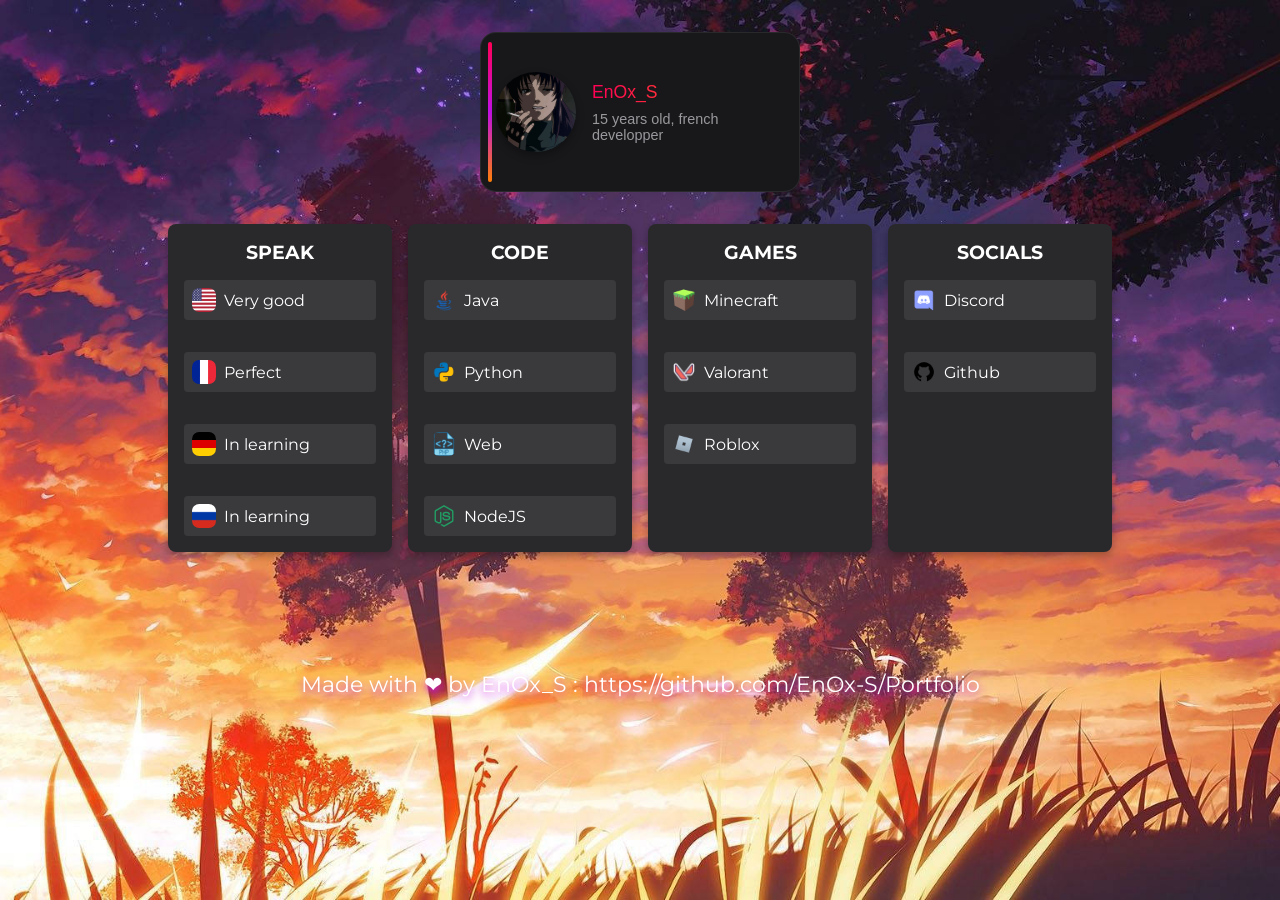
==== index.html @ a0b6e371 "V0.1" ====
<!DOCTYPE html>
<html lang="en">
<head>
    <meta charset="UTF-8">
    <meta name="viewport" content="width=device-width, initial-scale=1.0">
    <title>EnOxS • Portfolio</title>
    <link rel="stylesheet" href="style.css">
    <script src="script.js"></script>

    <link rel="stylesheet" href="https://fonts.googleapis.com/css2?family=Montserrat:wght@400;500;700&display=swap">
</head>
<body>
    <div class="container">
        <div class="card">
            <img src="img/pp.gif" alt="Profil Image">
            <div class="card-content">
                <div class="cardtitle">EnOx_S</div>
                <div class="cardbody">15 years old, french developper</div>
            </div>
            <div class="cardglow"></div>
            <div class="cardborderglow"></div>
        </div>

        <div class="columns-container">
            <div class="column">
                <div class="column-title">SPEAK</div>
                <div class="column-info">
                    <div class="info-item">
                        <img src="img/flag_en.png" alt="English Flag" class="flag">
                        <span>Very good</span>
                    </div>
                    <div class="info-item">
                        <img src="img/flag_fr.png" alt="French Flag" class="flag">
                        <span>Perfect</span>
                    </div>
                    <div class="info-item">
                        <img src="img/flag_de.png" alt="English Flag" class="flag">
                        <span>In learning</span>
                    </div>
                    <div class="info-item">
                        <img src="img/flag_ru.png" alt="French Flag" class="flag">
                        <span>In learning</span>
                    </div>
                </div>
            </div>
            <div class="column">
                <div class="column-title">CODE</div>
                <div class="column-info">
                    <div class="info-item">
                        <img src="img/java.png" class="flag">
                        <span>Java</span>
                    </div>
                    <div class="info-item">
                        <img src="img/python.png" class="flag">
                        <span>Python</span>
                    </div>
                    <div class="info-item">
                        <img src="img/php.png" class="flag">
                        <span>Web</span>
                    </div>
                    <div class="info-item">
                        <img src="img/nodejs.png" class="flag">
                        <span>NodeJS</span>
                    </div>
                </div>
            </div>
            <div class="column">
                <div class="column-title">GAMES</div>
                <div class="column-info">
                    <div class="info-item">
                        <img src="img/mc.png" class="flag">
                        <span><a href="https://fr.namemc.com/profile/EnOxS_Off">Minecraft</a></span>
                    </div>
                    <div class="info-item">
                        <img src="img/valo.png" class="flag">
                        <span><a href="https://tracker.gg/valorant/profile/riot/EnOxSsS%23MAROC/overview">Valorant</a></span>
                    </div>
                    <div class="info-item">
                        <img src="img/roblox.png" class="flag">
                        <span><a href="https://www.roblox.com/fr/users/4530013005/profile">Roblox</a></span>
                    </div>
                </div>
            </div>
            <div class="column">
                <div class="column-title">SOCIALS</div>
                <div class="column-info">
                    <div class="info-item">
                        <img src="img/discord.png" class="flag">
                        <span><a href="https://discord.com/users/1266363671601479742">Discord</a></span>
                    </div>
                    <div class="info-item">
                        <img src="img/github.png" class="flag">
                        <span><a href="https://github.com/EnOx-S">Github</a></span>
                    </div>
                </div>
            </div>
        </div>
        <p class="credits">Made with ❤ by EnOx_S : <a href="https://github.com/EnOx-S/Portfolio">https://github.com/EnOx-S/Portfolio</a></p>
    </div>
</body>
</html>
---- style.css ----
body, html {
    margin: 0;
    padding: 0;
    height: 100%;
    font-family: 'Montserrat', sans-serif;
}

body {
    background-image: url('img/background.jpg');
    background-size: cover;
    background-repeat: no-repeat;
    background-position: center;
}

a {
  text-decoration: none;
  color: white;
}

.credits {
  color: white;
  text-shadow: 0 4px 8px rgb(205, 33, 228);
  padding-top: 6rem;
  font-size: 1.4rem;
}

.container {
    display: flex;
    flex-direction: column; /* Aligne la carte et les colonnes verticalement */
    justify-content: flex-start; /* Garde les éléments en haut */
    align-items: center; /* Centre horizontalement les éléments */
    padding-top: 2rem;
}

.columns-container {
  padding-top: 2rem;
  display: flex;
  justify-content: center; /* Centre les colonnes horizontalement */
  width: 100%; /* Utilise toute la largeur disponible */
  gap: 1rem; /* Espace entre les colonnes */
}

.column {
  width: 12rem; /* Largeur fixe pour chaque colonne */
  background-color: #29292c; /* Même couleur de fond que la carte */
  padding: 1rem;
  border-radius: 0.5rem;
  text-align: center;
  color: #fff; /* Texte blanc */
  font-size: 1rem;
  transition: transform 300ms ease;
  box-shadow: 0 4px 8px rgba(0, 0, 0, 0.3); /* Ombre portée */
}

.column-title {
  font-weight: 700; /* Titre en gras */
  font-size: 1.2rem; /* Taille de la police pour les titres des colonnes */
  margin-bottom: 1rem; /* Espace entre le titre et les informations */
}

.column-info {
  display: flex;
  flex-direction: column; /* Empile les informations verticalement */
  gap: 2rem; /* Espace entre chaque info */
}

.info-item {
  background-color: #3a3a3d; /* Fond légèrement plus clair pour les infos */
  padding: 0.5rem;
  border-radius: 0.25rem;
  display: flex;
  align-items: center; /* Aligne le drapeau et le texte au centre verticalement */
}

.flag {
  width: 1.5rem;
  height: 1.5rem;
  margin-right: 0.5rem; /* Espace entre le drapeau et le texte */
  border-radius: 30%;
}

.column:hover {
  transform: translateY(-0.5rem); /* Légère animation au survol */
}

.card {
    display: flex;
    flex-direction: row;
    align-items: center;
    isolation: isolate;
    position: relative;
    width: 18rem;
    height: 8rem;
    background: #29292c;
    border-radius: 1rem;
    overflow: hidden;
    font-family: 'Gill Sans', 'Gill Sans MT', Calibri, 'Trebuchet MS', sans-serif;
    font-size: 16px;
    --gradient: linear-gradient(to bottom, #ff0055, #c411e7, #ff7f07);
    --color: #32a6ff;
    padding: 1rem;
}
  
.card img {
    width: 5rem; /* Taille de l'image */
    height: 5rem;
    border-radius: 50%; /* Image ronde */
    margin-right: 1rem; /* Espace entre l'image et le texte */
    z-index: 5; /* Pour s'assurer que l'image est au-dessus des autres éléments */
    transition: transform 300ms ease; /* Ajoute une transition pour le hover */
    box-shadow: 0 4px 8px rgba(0, 0, 0, 0.3);
}

.card:hover img {
    transform: translateX(0.25rem) scale(1.05); /* Déplace l'image légèrement à droite lors du hover */
}

.card-content {
    display: flex;
    flex-direction: column; /* Empile le titre et le corps du texte */
    justify-content: center; /* Centre verticalement le texte */
    flex: 1; /* Permet au contenu de s'étendre */
    z-index: 5; /* Assure que le texte soit au-dessus des autres éléments */
}

  .card:before {
    position: absolute;
    content: "";
    inset: 0.0625rem;
    border-radius: 0.9375rem;
    background: #18181b;
    z-index: 2
  }
  
  .card:after {
    position: absolute;
    content: "";
    width: 0.25rem;
    inset: 0.65rem auto 0.65rem 0.5rem;
    border-radius: 0.125rem;
    background: var(--gradient);
    transition: transform 300ms ease;
    z-index: 4;
  }
  
  .card:hover:after {
    transform: translateX(0.15rem)
  }
  
  .cardtitle {
    background-image: linear-gradient(to right, #ff0055, #ff7f07);
    background-clip: text;
    -webkit-background-clip: text;
    color: transparent;
    font-weight: 500;
    font-size: 1.1rem;
    transition: transform 300ms ease;
    margin-bottom: 0.5rem; /* Espacement entre le titre et le corps */
    z-index: 5;
}
  
  .card:hover .cardtitle {
    transform: translateX(0.15rem)
  }
  
  .cardbody {
    color: #99999d;
    font-size: 0.9rem; /* Taille légèrement réduite pour le texte */
    transition: transform 300ms ease;
    z-index: 5;
}
  
  .card:hover .cardbody {
    transform: translateX(0.25rem)
  }
  
  .cardglow,
  .cardborderglow {
    position: absolute;
    width: 20rem;
    height: 20rem;
    transform: translate(-50%, -50%);
    background: radial-gradient(circle closest-side at center, white, transparent);
    opacity: 0;
    transition: opacity 300ms ease;
  }
  
  .cardglow {
    z-index: 3;
  }
  
  .cardborderglow {
    z-index: 1;
  }
  
  .card:hover .cardglow {
    opacity: 0.1
  }
  
  .card:hover .cardborderglow {
    opacity: 0.1
  }
  
  .cardnote {
    color: var(--color);
    position: fixed;
    top: 80%;
    left: 50%;
    transform: translateX(-50%);
    text-align: center;
    font-size: 0.9rem;
    width: 75%;
  }
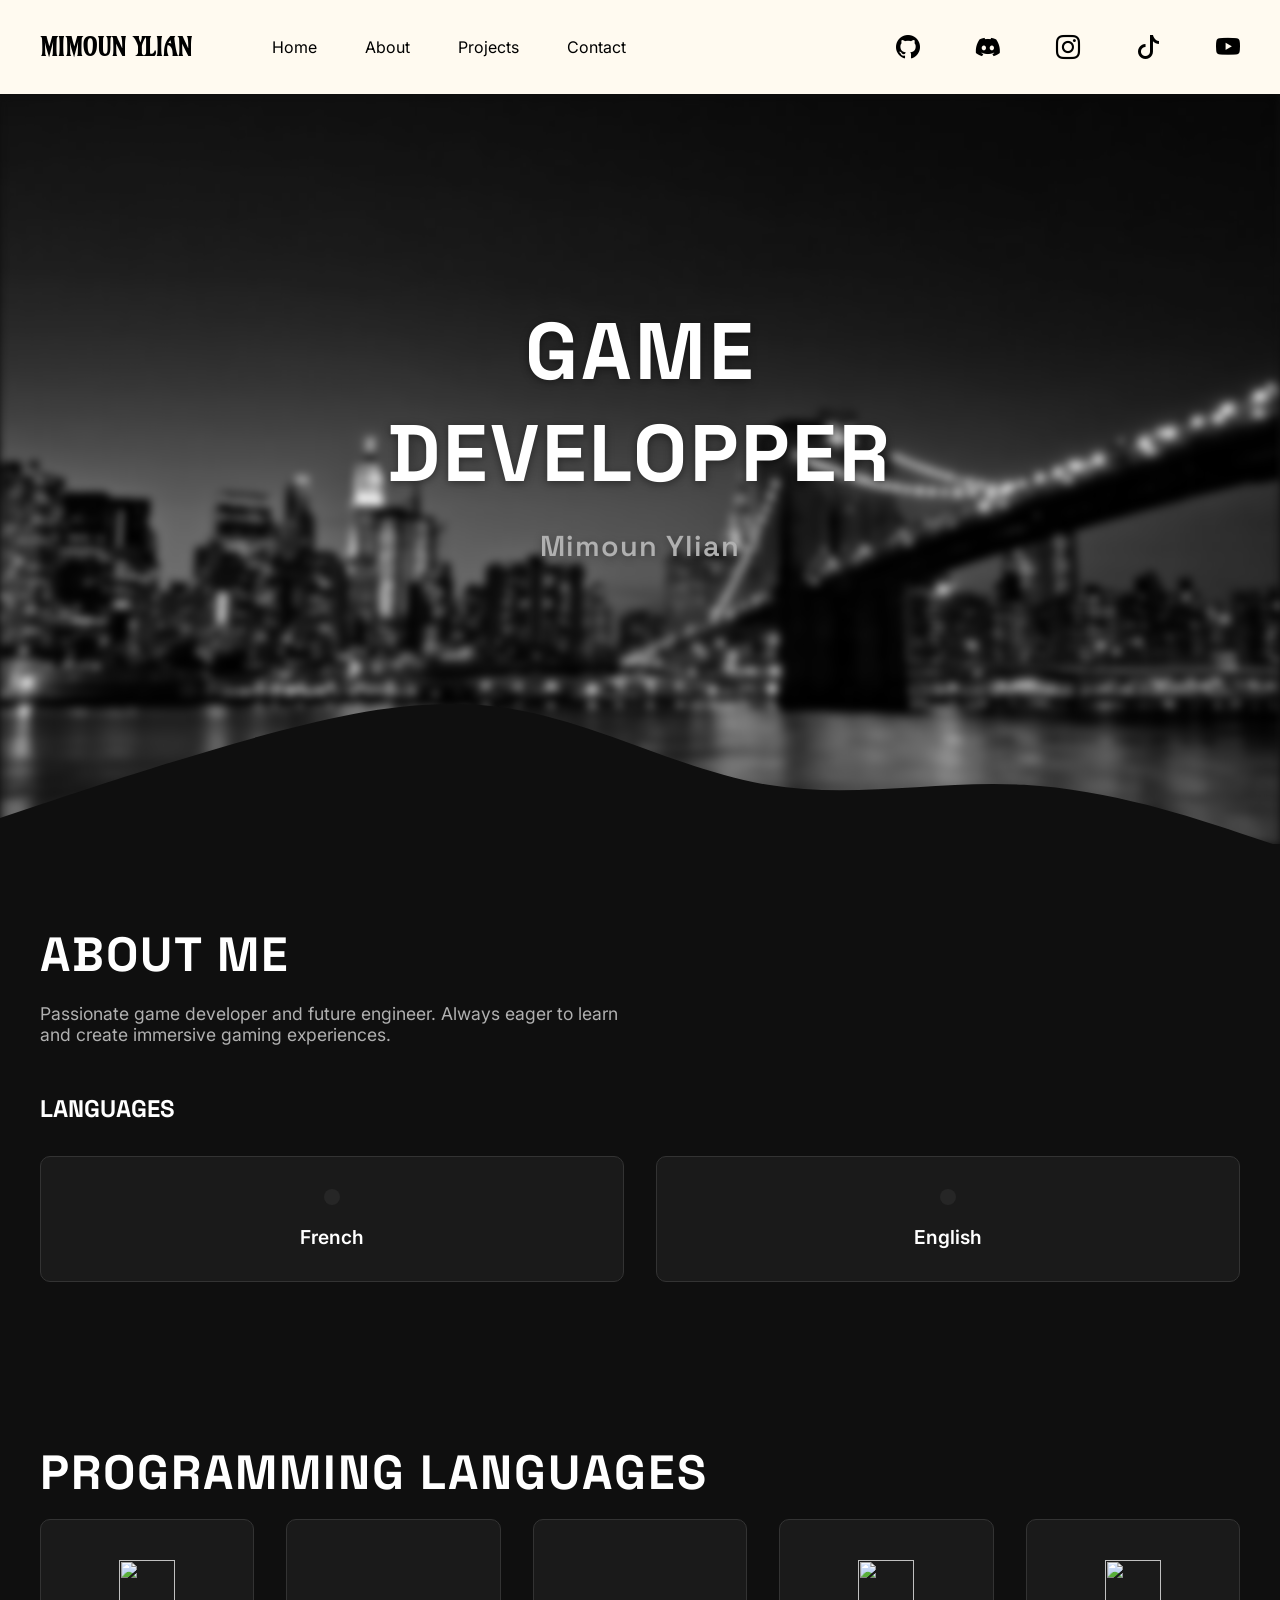
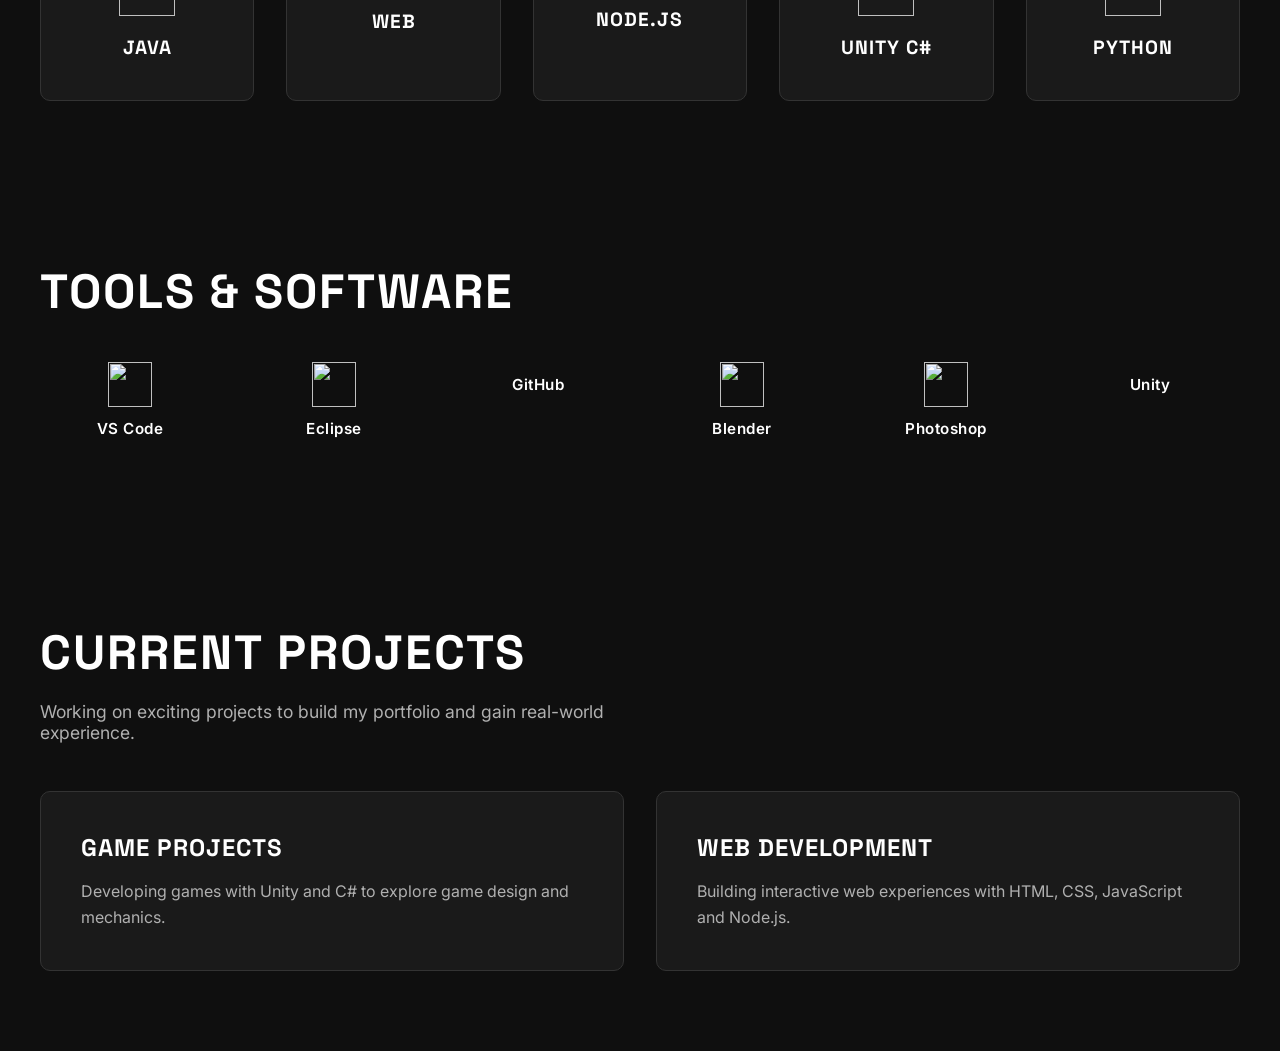
==== commit 2625d335: "test homepage" ====
--- a/index.html
+++ b/index.html
@@ -1,101 +1,176 @@
 <!DOCTYPE html>
-<html lang="en">
+<html>
 <head>
-    <meta charset="UTF-8">
-    <meta name="viewport" content="width=device-width, initial-scale=1.0">
-    <title>EnOxS • Portfolio</title>
-    <link rel="stylesheet" href="style.css">
-    <script src="script.js"></script>
-
-    <link rel="stylesheet" href="https://fonts.googleapis.com/css2?family=Montserrat:wght@400;500;700&display=swap">
+    <title>Mimoun Ylian • Portfolio</title>
+    <link rel="stylesheet" type="text/css" href="style.css">
+    <link rel="stylesheet" href="https://cdn.jsdelivr.net/npm/bootstrap-icons@1.11.3/font/bootstrap-icons.css">
+    <link rel="stylesheet" href="https://cdnjs.cloudflare.com/ajax/libs/font-awesome/6.5.1/css/all.min.css">
+    <link rel="stylesheet" href="https://cdn.jsdelivr.net/npm/flag-icons@7.1.0/css/flag-icons.min.css">
+    <link rel="preconnect" href="https://fonts.googleapis.com">
+    <link rel="preconnect" href="https://fonts.gstatic.com" crossorigin>
+    <link href="https://fonts.googleapis.com/css2?family=Space+Grotesk:wght@500;600;700&family=Inter:wght@400;500&display=swap" rel="stylesheet">
+    <link rel="stylesheet" type="text/css" href="https://cdn.jsdelivr.net/gh/devicons/devicon@latest/devicon.min.css" />
 </head>
 <body>
-    <div class="container">
-        <div class="card">
-            <img src="img/pp.gif" alt="Profil Image">
-            <div class="card-content">
-                <div class="cardtitle">EnOx_S</div>
-                <div class="cardbody">15 years old, french developper</div>
-            </div>
-            <div class="cardglow"></div>
-            <div class="cardborderglow"></div>
+    <header>
+        <nav class="navbar">
+            <p id="name">Mimoun Ylian</p>
+            <ul class="nav-links">
+                <li><a href="#home">Home</a></li>
+                <li><a href="#about">About</a></li>
+                <li><a href="#projects">Projects</a></li>
+                <li><a href="#contact">Contact</a></li>
+            </ul>
+            <ul class="social-links">
+                <li><a href=""><i class="bi bi-github"></i></a></li>
+                <li><a href=""><i class="bi bi-discord"></i></a></li>
+                <li><a href=""><i class="bi bi-instagram"></i></a></li>
+                <li><a href=""><i class="bi bi-tiktok"></i></a></li>
+                <li><a href=""><i class="bi bi-youtube"></i></a></li>
+            </ul>
+            <button class="burger-menu" id="burgerMenu">
+                <span></span>
+                <span></span>
+                <span></span>
+            </button>
+        </nav>
+        <div class="mobile-menu" id="mobileMenu">
+            <ul class="mobile-nav-links">
+                <li><a href="#home">Home</a></li>
+                <li><a href="#about">About</a></li>
+                <li><a href="#projects">Projects</a></li>
+                <li><a href="#contact">Contact</a></li>
+            </ul>
         </div>
+    </header>
 
-        <div class="columns-container">
-            <div class="column">
-                <div class="column-title">SPEAK</div>
-                <div class="column-info">
-                    <div class="info-item">
-                        <img src="img/flag_en.png" alt="English Flag" class="flag">
-                        <span>Very good</span>
+    <section class="hero">
+        <div class="hero-image"></div>
+        <div class="hero-content">
+            <h1 class="hero-title">Game Developper</h1>
+            <p class="hero-subtitle">Mimoun Ylian</p>
+        </div>
+        <svg class="wave" xmlns="http://www.w3.org/2000/svg" viewBox="0 0 1440 320"><path fill="#0f0f0f" fill-opacity="1" d="M0,288L48,272C96,256,192,224,288,197.3C384,171,480,149,576,165.3C672,181,768,235,864,250.7C960,267,1056,245,1152,250.7C1248,256,1344,288,1392,304L1440,320L1440,320L1392,320C1344,320,1248,320,1152,320C1056,320,960,320,864,320C768,320,672,320,576,320C480,320,384,320,288,320C192,320,96,320,48,320L0,320Z"></path></svg>
+    </section>
+
+    <section id="about" class="about">
+        <div class="container">
+            <h2 class="section-title">About Me</h2>
+            <p class="section-description">Passionate game developer and future engineer. Always eager to learn and create immersive gaming experiences.</p>
+            
+            <div class="languages">
+                <h3>Languages</h3>
+                <div class="languages-grid">
+                    <div class="language-item">
+                        <span class="fi fi-fr"></span>
+                        <p>French</p>
                     </div>
-                    <div class="info-item">
-                        <img src="img/flag_fr.png" alt="French Flag" class="flag">
-                        <span>Perfect</span>
-                    </div>
-                    <div class="info-item">
-                        <img src="img/flag_de.png" alt="English Flag" class="flag">
-                        <span>In learning</span>
-                    </div>
-                    <div class="info-item">
-                        <img src="img/flag_ru.png" alt="French Flag" class="flag">
-                        <span>In learning</span>
-                    </div>
-                </div>
-            </div>
-            <div class="column">
-                <div class="column-title">CODE</div>
-                <div class="column-info">
-                    <div class="info-item">
-                        <img src="img/java.png" class="flag">
-                        <span>Java</span>
-                    </div>
-                    <div class="info-item">
-                        <img src="img/python.png" class="flag">
-                        <span>Python</span>
-                    </div>
-                    <div class="info-item">
-                        <img src="img/php.png" class="flag">
-                        <span>Web</span>
-                    </div>
-                    <div class="info-item">
-                        <img src="img/nodejs.png" class="flag">
-                        <span>NodeJS</span>
-                    </div>
-                </div>
-            </div>
-            <div class="column">
-                <div class="column-title">GAMES</div>
-                <div class="column-info">
-                    <div class="info-item">
-                        <img src="img/mc.png" class="flag">
-                        <span><a href="https://fr.namemc.com/profile/EnOxS_Off">Minecraft</a></span>
-                    </div>
-                    <div class="info-item">
-                        <img src="img/valo.png" class="flag">
-                        <span><a href="https://tracker.gg/valorant/profile/riot/EnOxSsS%23MAROC/overview">Valorant</a></span>
-                    </div>
-                    <div class="info-item">
-                        <img src="img/roblox.png" class="flag">
-                        <span><a href="https://www.roblox.com/fr/users/4530013005/profile">Roblox</a></span>
-                    </div>
-                </div>
-            </div>
-            <div class="column">
-                <div class="column-title">SOCIALS</div>
-                <div class="column-info">
-                    <div class="info-item">
-                        <img src="img/discord.png" class="flag">
-                        <span><a href="https://discord.com/users/1266363671601479742">Discord</a></span>
-                    </div>
-                    <div class="info-item">
-                        <img src="img/github.png" class="flag">
-                        <span><a href="https://github.com/EnOx-S">Github</a></span>
+                    <div class="language-item">
+                        <span class="fi fi-us"></span>
+                        <p>English</p>
                     </div>
                 </div>
             </div>
         </div>
-        <p class="credits">Made with ❤ by EnOx_S : <a href="https://github.com/EnOx-S/Portfolio">https://github.com/EnOx-S/Portfolio</a></p>
+    </section>
+
+    <section id="skills" class="skills">
+        <div class="container">
+            <h2 class="section-title">Programming Languages</h2>
+            <div class="skills-grid">
+                <div class="skill-card">
+                    <img src="https://cdn.jsdelivr.net/gh/devicons/devicon@latest/icons/java/java-original.svg" />
+                    <h3>Java</h3>
+                </div>
+                <div class="skill-card">
+                    <div class="web-stack-icons">
+                        <i class="devicon-html5-plain colored"></i>
+                    </div>
+                    <h3>WEB</h3>
+                </div>
+                <div class="skill-card">
+                    <i class="devicon-nodejs-plain colored"></i>
+                    <h3>Node.js</h3>
+                </div>
+                <div class="skill-card">               
+                    <img src="https://cdn.jsdelivr.net/gh/devicons/devicon@latest/icons/csharp/csharp-original.svg" />
+                    <h3>Unity C#</h3>
+                </div>
+                <div class="skill-card">
+                    <img src="https://cdn.jsdelivr.net/gh/devicons/devicon@latest/icons/python/python-original.svg" />
+                    <h3>Python</h3>
+                </div>
+            </div>
+        </div>
+    </section>
+
+    <section id="tools" class="tools">
+    <div class="container">
+        <h2 class="section-title">Tools & Software</h2>
+        <div class="tools-grid">
+            <div class="tool-item">     
+                <img src="https://cdn.jsdelivr.net/gh/devicons/devicon@latest/icons/vscode/vscode-original.svg" />
+                <p>VS Code</p>
+            </div>
+            <div class="tool-item">
+                <img src="https://cdn.jsdelivr.net/gh/devicons/devicon@latest/icons/eclipse/eclipse-original.svg" />
+                <p>Eclipse</p>
+            </div>
+            <div class="tool-item">
+                <i class="devicon-github-original"></i>
+                <p>GitHub</p>
+            </div>
+            <div class="tool-item">
+                
+            <img src="https://cdn.jsdelivr.net/gh/devicons/devicon@latest/icons/blender/blender-original.svg" />
+          
+                <p>Blender</p>
+            </div>
+            <div class="tool-item">
+                <img src="https://cdn.jsdelivr.net/gh/devicons/devicon@latest/icons/photoshop/photoshop-original.svg" />
+                <p>Photoshop</p>
+            </div>
+            <div class="tool-item">
+                <i class="devicon-unity-plain"></i>
+                <p>Unity</p>
+            </div>
+        </div>
     </div>
+</section>
+
+    <section id="projects" class="projects">
+        <div class="container">
+            <h2 class="section-title">Current Projects</h2>
+            <p class="section-description">Working on exciting projects to build my portfolio and gain real-world experience.</p>
+            <div class="projects-grid">
+                <div class="project-card">
+                    <h3>Game Projects</h3>
+                    <p>Developing games with Unity and C# to explore game design and mechanics.</p>
+                </div>
+                <div class="project-card">
+                    <h3>Web Development</h3>
+                    <p>Building interactive web experiences with HTML, CSS, JavaScript and Node.js.</p>
+                </div>
+            </div>
+        </div>
+    </section>
+
+    <script>
+        const burgerMenu = document.getElementById('burgerMenu');
+        const mobileMenu = document.getElementById('mobileMenu');
+
+        burgerMenu.addEventListener('click', () => {
+            burgerMenu.classList.toggle('active');
+            mobileMenu.classList.toggle('active');
+        });
+
+        // Fermer le menu quand on clique sur un lien
+        document.querySelectorAll('.mobile-nav-links a').forEach(link => {
+            link.addEventListener('click', () => {
+                burgerMenu.classList.remove('active');
+                mobileMenu.classList.remove('active');
+            });
+        });
+    </script>
 </body>
 </html>
--- a/style.css
+++ b/style.css
@@ -1,213 +1,469 @@
-body, html {
-    margin: 0;
+body {
     padding: 0;
+    margin: 0;
+    background-color: #0f0f0f;
+    font-family: 'Inter', sans-serif;
+    color: #000;
+}
+
+@font-face {
+    font-family: 'Amarante';
+    src: url('assets/fonts/Amarante-Regular.ttf') format('truetype');
+}
+
+#name {
+    font-family: 'Amarante', sans-serif;
+    font-weight: bold;
+    font-size: 1.5rem;
+    margin: 0;
+    color: #000;
+    text-transform: uppercase;
+}
+
+.navbar {
+    background-color: floralwhite;
+    display: flex;
+    align-items: center;
+    padding: 2rem 2.5rem;
+    gap: 5rem;
+}
+
+.nav-links {
+    list-style: none;
+    display: flex;
+    margin: 0;
+    padding: 0;
+    gap: 3rem;
+}
+
+.nav-links a {
+    color: #000;
+    text-decoration: none;
+    position: relative;
+    transition: color 0.3s ease;
+}
+
+.nav-links a::after {
+    content: '';
+    position: absolute;
+    bottom: -4px;
+    left: 0;
+    width: 0;
+    height: 2px;
+    background-color: #000;
+    transition: width 0.3s ease;
+}
+
+.nav-links a:hover::after {
+    width: 100%;
+}
+
+.social-links {
+    list-style: none;
+    display: flex;
+    margin: 0;
+    margin-left: auto;
+    padding: 0;
+    gap: 3.5rem;
+}
+
+.social-links a {
+    color: #000;
+    font-size: 1.5rem;
+    transition: transform 0.2s ease;
+    display: flex;
+    align-items: center;
+}
+
+.social-links a:hover {
+    transform: scale(1.1);
+}
+
+.hero {
+    position: relative;
+    height: 750px;
+    overflow: hidden;
+    background-color: #0f0f0f;
+}
+
+.hero-image {
+    position: absolute;
+    top: 0;
+    left: 0;
+    width: 100%;
     height: 100%;
-    font-family: 'Montserrat', sans-serif;
-}
-
-body {
-    background-image: url('img/background.jpg');
+    background-image: url('assets/images/home-background.jpg');
     background-size: cover;
+    background-position: center bottom;
     background-repeat: no-repeat;
-    background-position: center;
-}
-
-a {
-  text-decoration: none;
-  color: white;
-}
-
-.credits {
-  color: white;
-  text-shadow: 0 4px 8px rgb(205, 33, 228);
-  padding-top: 6rem;
-  font-size: 1.4rem;
+    filter: blur(4px);
+}
+
+.hero-content {
+    position: absolute;
+    top: 45%;
+    left: 50%;
+    transform: translate(-50%, -50%);
+    text-align: center;
+    z-index: 2;
+}
+
+.hero-title {
+    font-family: 'Space Grotesk', sans-serif;
+    font-size: 5rem;
+    font-weight: 700;
+    margin: 0;
+    color: #fff;
+    text-transform: uppercase;
+    letter-spacing: 3px;
+    text-shadow: 0 2px 8px rgba(0, 0, 0, 0.4);
+    animation: fadeInSlideUp 1s ease-out forwards;
+}
+
+.hero-subtitle {
+    font-family: 'Space Grotesk', sans-serif;
+    font-size: 1.8rem;
+    margin: 1.5rem 0 0 0;
+    color: #b0b0b0;
+    font-weight: 600;
+    letter-spacing: 1px;
+    text-shadow: 0 2px 8px rgba(0, 0, 0, 0.3);
+    animation: fadeInSlideUp 1s ease-out forwards 0.2s;
+}
+
+@keyframes fadeInSlideUp {
+    from {
+        opacity: 0;
+        transform: translateY(30px);
+    }
+    to {
+        opacity: 1;
+        transform: translateY(0);
+    }
+}
+
+.wave {
+    position: absolute;
+    bottom: -2px;
+    left: 0;
+    width: 100%;
+    height: auto;
+    display: block;
+    z-index: 1;
+}
+
+.burger-menu {
+    display: none;
+    flex-direction: column;
+    background: none;
+    border: none;
+    cursor: pointer;
+    gap: 6px;
+    padding: 0;
+    margin-left: auto;
+}
+
+.burger-menu span {
+    width: 25px;
+    height: 3px;
+    background-color: #000;
+    border-radius: 2px;
+    transition: all 0.3s ease;
+}
+
+.burger-menu.active span:nth-child(1) {
+    transform: rotate(45deg) translate(10px, 10px);
+}
+
+.burger-menu.active span:nth-child(2) {
+    opacity: 0;
+}
+
+.burger-menu.active span:nth-child(3) {
+    transform: rotate(-45deg) translate(7px, -7px);
+}
+
+.mobile-menu {
+    display: none;
+    background-color: floralwhite;
+    padding: 1rem 2.5rem;
+    flex-direction: column;
+}
+
+.mobile-menu.active {
+    display: flex;
+}
+
+.mobile-nav-links {
+    list-style: none;
+    display: flex;
+    flex-direction: column;
+    margin: 0;
+    padding: 0;
+    gap: 1.5rem;
+}
+
+.mobile-nav-links a {
+    color: #000;
+    text-decoration: none;
+    font-weight: 500;
+    transition: color 0.3s ease;
+}
+
+.mobile-nav-links a:hover {
+    color: #666;
+}
+
+@media (max-width: 992px) {
+    .burger-menu {
+        display: flex;
+    }
+
+    .nav-links,
+    .social-links {
+        display: none;
+    }
+
+    .navbar {
+        padding: 1.5rem 2.5rem;
+        gap: 0;
+    }
+
+    #name {
+        font-size: 2rem;
+    }
+
+    .hero {
+        height: 80vh;
+        aspect-ratio: 9/16;
+        width: 100%;
+    }
+
+    .hero-image {
+        background-position: center center;
+        background-size: cover;
+        width: 100%;
+    }
+
+    .hero-title {
+        font-size: 4.5rem;
+        letter-spacing: 1.5px;
+    }
+
+    .hero-subtitle {
+        font-size: 2rem;
+        margin: 1rem 0 0 0;
+        letter-spacing: 0.5px;
+    }
+
+    .mobile-nav-links a {
+        font-size: 1.5rem;
+    }
 }
 
 .container {
-    display: flex;
-    flex-direction: column; /* Aligne la carte et les colonnes verticalement */
-    justify-content: flex-start; /* Garde les éléments en haut */
-    align-items: center; /* Centre horizontalement les éléments */
-    padding-top: 2rem;
-}
-
-.columns-container {
-  padding-top: 2rem;
-  display: flex;
-  justify-content: center; /* Centre les colonnes horizontalement */
-  width: 100%; /* Utilise toute la largeur disponible */
-  gap: 1rem; /* Espace entre les colonnes */
-}
-
-.column {
-  width: 12rem; /* Largeur fixe pour chaque colonne */
-  background-color: #29292c; /* Même couleur de fond que la carte */
-  padding: 1rem;
-  border-radius: 0.5rem;
-  text-align: center;
-  color: #fff; /* Texte blanc */
-  font-size: 1rem;
-  transition: transform 300ms ease;
-  box-shadow: 0 4px 8px rgba(0, 0, 0, 0.3); /* Ombre portée */
-}
-
-.column-title {
-  font-weight: 700; /* Titre en gras */
-  font-size: 1.2rem; /* Taille de la police pour les titres des colonnes */
-  margin-bottom: 1rem; /* Espace entre le titre et les informations */
-}
-
-.column-info {
-  display: flex;
-  flex-direction: column; /* Empile les informations verticalement */
-  gap: 2rem; /* Espace entre chaque info */
-}
-
-.info-item {
-  background-color: #3a3a3d; /* Fond légèrement plus clair pour les infos */
-  padding: 0.5rem;
-  border-radius: 0.25rem;
-  display: flex;
-  align-items: center; /* Aligne le drapeau et le texte au centre verticalement */
-}
-
-.flag {
-  width: 1.5rem;
-  height: 1.5rem;
-  margin-right: 0.5rem; /* Espace entre le drapeau et le texte */
-  border-radius: 30%;
-}
-
-.column:hover {
-  transform: translateY(-0.5rem); /* Légère animation au survol */
-}
-
-.card {
-    display: flex;
-    flex-direction: row;
+    max-width: 1200px;
+    margin: 0 auto;
+    padding: 0 2.5rem;
+}
+
+.about,
+.skills,
+.tools,
+.projects {
+    padding: 5rem 0;
+    background-color: #0f0f0f;
+}
+
+.section-title {
+    font-family: 'Space Grotesk', sans-serif;
+    font-size: 3rem;
+    font-weight: 700;
+    text-transform: uppercase;
+    color: #fff;
+    margin: 0 0 1rem 0;
+    letter-spacing: 2px;
+}
+
+.section-description {
+    font-family: 'Inter', sans-serif;
+    font-size: 1.1rem;
+    color: #b0b0b0;
+    margin-bottom: 3rem;
+    max-width: 600px;
+}
+
+.languages {
+    margin-top: 3rem;
+}
+
+.languages h3 {
+    font-family: 'Space Grotesk', sans-serif;
+    font-size: 1.5rem;
+    color: #fff;
+    margin-bottom: 2rem;
+    text-transform: uppercase;
+}
+
+.languages-grid {
+    display: grid;
+    grid-template-columns: repeat(auto-fit, minmax(150px, 1fr));
+    gap: 2rem;
+}
+
+.language-item {
+    background-color: #1a1a1a;
+    padding: 2rem;
+    border-radius: 10px;
+    text-align: center;
+    border: 1px solid #333;
+    transition: transform 0.3s ease, border-color 0.3s ease;
+}
+
+.language-item:hover {
+    transform: translateY(-5px);
+    border-color: #fff;
+}
+
+.language-item .fi {
+    font-size: 3rem;
+    display: inline-block;
+    margin-bottom: 1rem;
+    border-radius: 8px;
+    padding: 0.5rem;
+    background-color: #262626;
+    overflow: hidden;
+}
+
+.language-item p {
+    color: #fff;
+    font-size: 1.2rem;
+    margin: 0;
+    font-weight: 600;
+}
+
+.skills-grid {
+    display: grid;
+    grid-template-columns: repeat(auto-fit, minmax(180px, 1fr));
+    gap: 2rem;
+}
+
+.skill-card {
+    background-color: #1a1a1a;
+    padding: 2.5rem 1.5rem;
+    border-radius: 10px;
+    text-align: center;
+    border: 1px solid #333;
+    transition: transform 0.3s ease, border-color 0.3s ease, background-color 0.3s ease;
+    display: flex;
+    flex-direction: column;
     align-items: center;
-    isolation: isolate;
-    position: relative;
-    width: 18rem;
-    height: 8rem;
-    background: #29292c;
-    border-radius: 1rem;
-    overflow: hidden;
-    font-family: 'Gill Sans', 'Gill Sans MT', Calibri, 'Trebuchet MS', sans-serif;
-    font-size: 16px;
-    --gradient: linear-gradient(to bottom, #ff0055, #c411e7, #ff7f07);
-    --color: #32a6ff;
-    padding: 1rem;
-}
-  
-.card img {
-    width: 5rem; /* Taille de l'image */
-    height: 5rem;
-    border-radius: 50%; /* Image ronde */
-    margin-right: 1rem; /* Espace entre l'image et le texte */
-    z-index: 5; /* Pour s'assurer que l'image est au-dessus des autres éléments */
-    transition: transform 300ms ease; /* Ajoute une transition pour le hover */
-    box-shadow: 0 4px 8px rgba(0, 0, 0, 0.3);
-}
-
-.card:hover img {
-    transform: translateX(0.25rem) scale(1.05); /* Déplace l'image légèrement à droite lors du hover */
-}
-
-.card-content {
-    display: flex;
-    flex-direction: column; /* Empile le titre et le corps du texte */
-    justify-content: center; /* Centre verticalement le texte */
-    flex: 1; /* Permet au contenu de s'étendre */
-    z-index: 5; /* Assure que le texte soit au-dessus des autres éléments */
-}
-
-  .card:before {
-    position: absolute;
-    content: "";
-    inset: 0.0625rem;
-    border-radius: 0.9375rem;
-    background: #18181b;
-    z-index: 2
-  }
-  
-  .card:after {
-    position: absolute;
-    content: "";
-    width: 0.25rem;
-    inset: 0.65rem auto 0.65rem 0.5rem;
-    border-radius: 0.125rem;
-    background: var(--gradient);
-    transition: transform 300ms ease;
-    z-index: 4;
-  }
-  
-  .card:hover:after {
-    transform: translateX(0.15rem)
-  }
-  
-  .cardtitle {
-    background-image: linear-gradient(to right, #ff0055, #ff7f07);
-    background-clip: text;
-    -webkit-background-clip: text;
-    color: transparent;
-    font-weight: 500;
-    font-size: 1.1rem;
-    transition: transform 300ms ease;
-    margin-bottom: 0.5rem; /* Espacement entre le titre et le corps */
-    z-index: 5;
-}
-  
-  .card:hover .cardtitle {
-    transform: translateX(0.15rem)
-  }
-  
-  .cardbody {
-    color: #99999d;
-    font-size: 0.9rem; /* Taille légèrement réduite pour le texte */
-    transition: transform 300ms ease;
-    z-index: 5;
-}
-  
-  .card:hover .cardbody {
-    transform: translateX(0.25rem)
-  }
-  
-  .cardglow,
-  .cardborderglow {
-    position: absolute;
-    width: 20rem;
-    height: 20rem;
-    transform: translate(-50%, -50%);
-    background: radial-gradient(circle closest-side at center, white, transparent);
-    opacity: 0;
-    transition: opacity 300ms ease;
-  }
-  
-  .cardglow {
-    z-index: 3;
-  }
-  
-  .cardborderglow {
-    z-index: 1;
-  }
-  
-  .card:hover .cardglow {
-    opacity: 0.1
-  }
-  
-  .card:hover .cardborderglow {
-    opacity: 0.1
-  }
-  
-  .cardnote {
-    color: var(--color);
-    position: fixed;
-    top: 80%;
-    left: 50%;
-    transform: translateX(-50%);
+    justify-content: center;
+}
+
+.skill-card:hover {
+    transform: translateY(-8px);
+    border-color: floralwhite;
+    background-color: #262626;
+}
+
+.skill-card i {
+    font-size: 3.5rem;
+    line-height: 1;
+    margin-bottom: 1.2rem;
+    display: inline-block;
+}
+
+.skill-card img {
+    width: 3.5rem;
+    height: 3.5rem;
+    margin-bottom: 1.2rem;
+    display: block;
+    object-fit: contain;
+}
+
+.skill-card h3 {
+    font-family: 'Space Grotesk', sans-serif;
+    font-size: 1.2rem;
+    color: #fff;
+    margin: 0;
+    text-transform: uppercase;
+    letter-spacing: 1px;
+}
+
+.tools-grid {
+    display: grid;
+    grid-template-columns: repeat(auto-fit, minmax(120px, 1fr));
+    gap: 1.5rem;
+    justify-items: center;
+}
+
+.tool-item {
+    display: flex;
+    flex-direction: column;
+    align-items: center;
+    gap: 0.8rem;
+    padding: 1.5rem;
     text-align: center;
-    font-size: 0.9rem;
-    width: 75%;
-  }+    transition: transform 0.3s ease;
+}
+
+.tool-item:hover {
+    transform: translateY(-5px);
+}
+
+.tool-item i {
+    font-size: 2.8rem;
+    color: #fff; /* Couleur par défaut pour les icônes sans version colorée (ex: Unity, GitHub) */
+    display: inline-block;
+}
+
+.tool-item img {
+    width: 2.8rem;
+    height: 2.8rem;
+    display: block;
+    object-fit: contain;
+}
+
+.tool-item p {
+    color: #fff;
+    font-size: 0.95rem;
+    margin: 0;
+    font-weight: 600;
+    letter-spacing: 0.5px;
+}
+
+.projects-grid {
+    display: grid;
+    grid-template-columns: repeat(auto-fit, minmax(300px, 1fr));
+    gap: 2rem;
+}
+
+.project-card {
+    background-color: #1a1a1a;
+    padding: 2.5rem;
+    border-radius: 10px;
+    border: 1px solid #333;
+    transition: transform 0.3s ease, border-color 0.3s ease;
+}
+
+.project-card:hover {
+    transform: translateY(-8px);
+    border-color: floralwhite;
+}
+
+.project-card h3 {
+    font-family: 'Space Grotesk', sans-serif;
+    font-size: 1.5rem;
+    color: #fff;
+    margin: 0 0 1rem 0;
+    text-transform: uppercase;
+    letter-spacing: 1px;
+}
+
+.project-card p {
+    color: #b0b0b0;
+    font-size: 1rem;
+    line-height: 1.6;
+    margin: 0;
+}
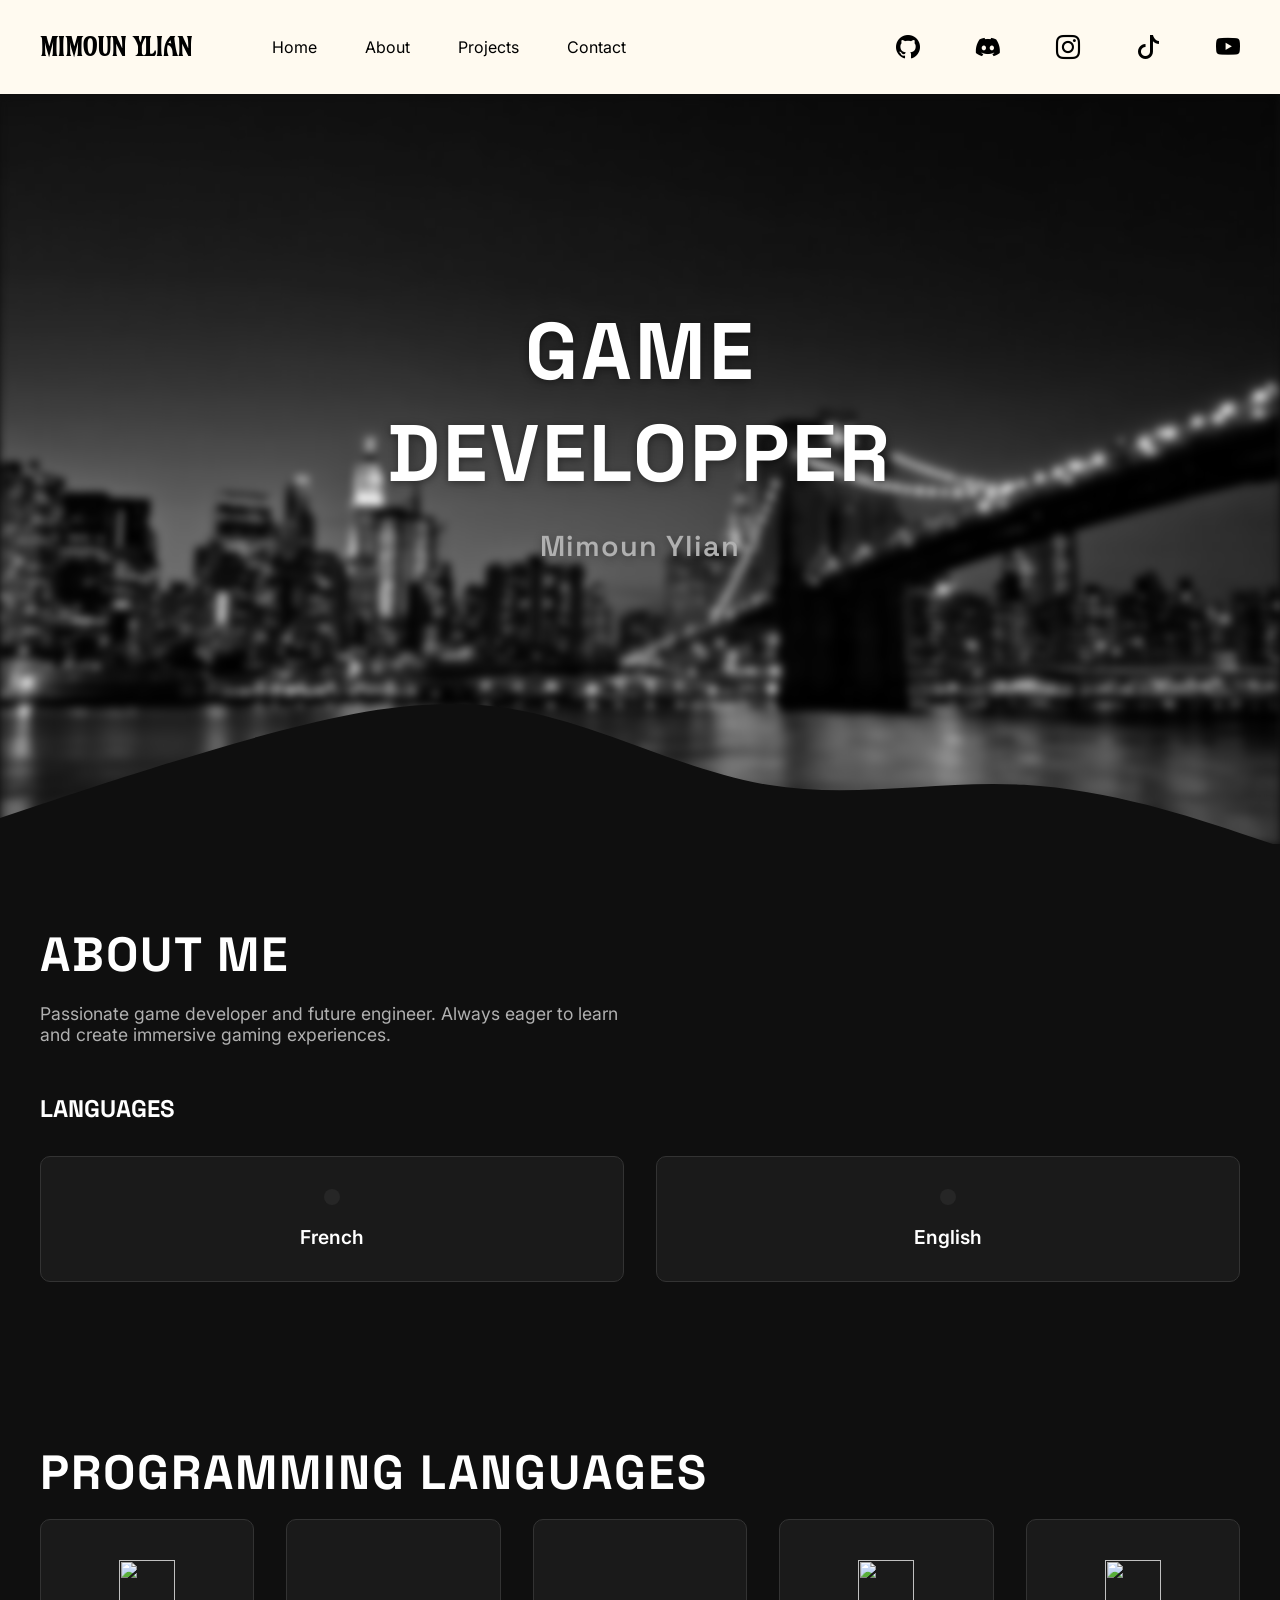
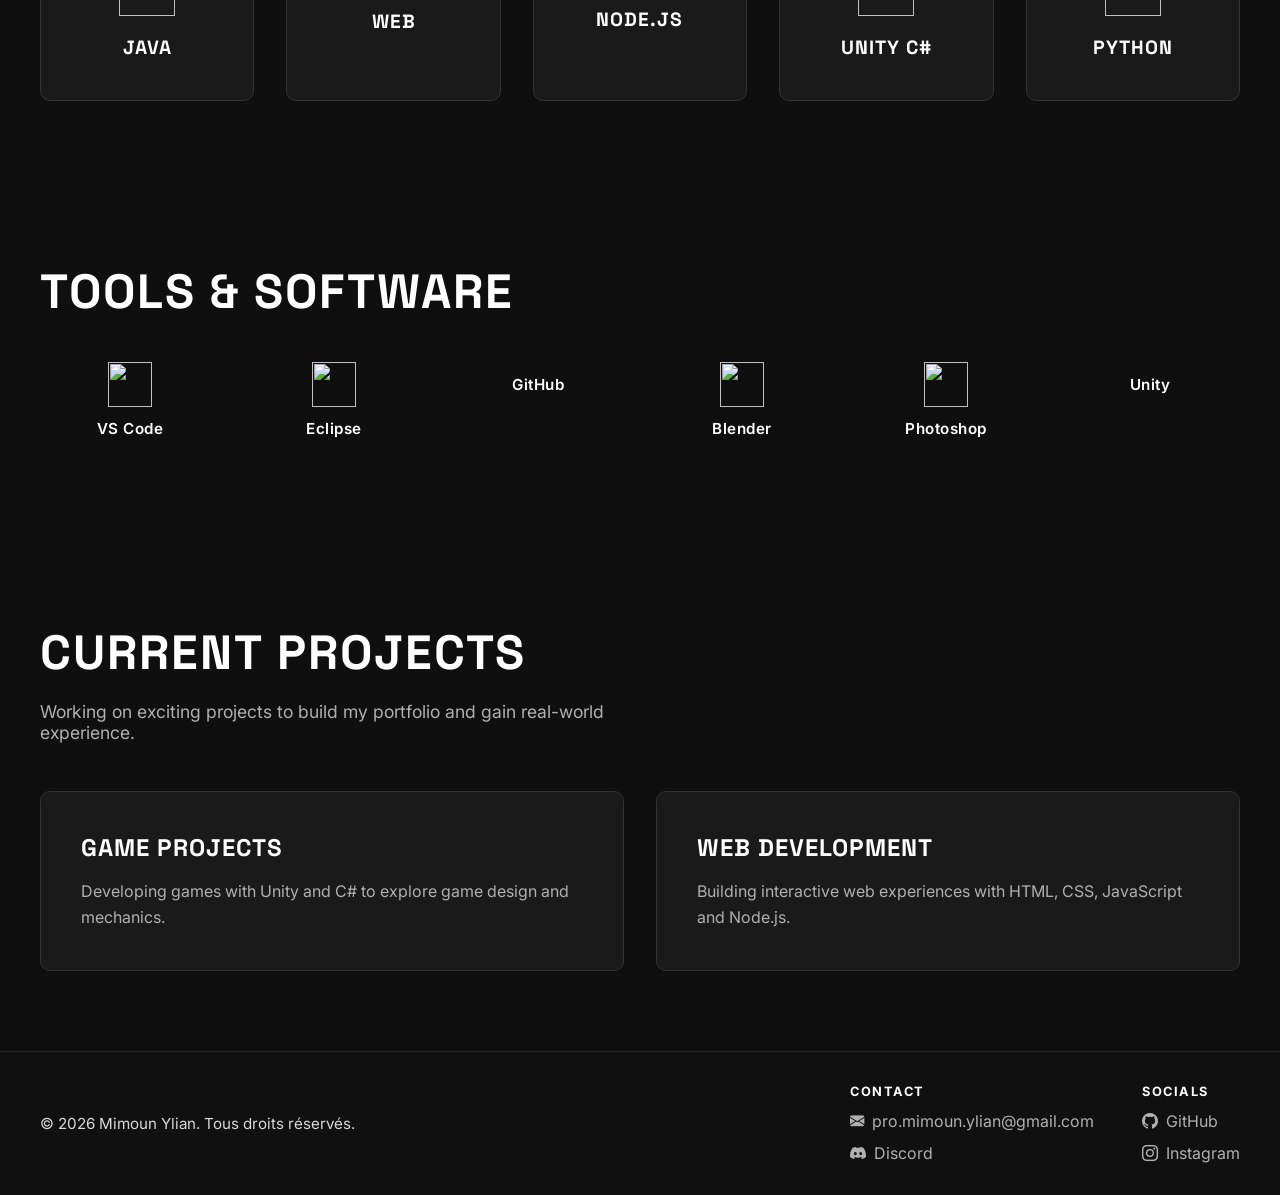
==== commit 33d83e7c: "added socials links and footers" ====
--- a/index.html
+++ b/index.html
@@ -22,11 +22,11 @@
                 <li><a href="#contact">Contact</a></li>
             </ul>
             <ul class="social-links">
-                <li><a href=""><i class="bi bi-github"></i></a></li>
-                <li><a href=""><i class="bi bi-discord"></i></a></li>
-                <li><a href=""><i class="bi bi-instagram"></i></a></li>
-                <li><a href=""><i class="bi bi-tiktok"></i></a></li>
-                <li><a href=""><i class="bi bi-youtube"></i></a></li>
+                <li><a href="https://github.com/EnOx-S"><i class="bi bi-github"></i></a></li>
+                <li><a href="https://discord.com/users/1399807312969072661"><i class="bi bi-discord"></i></a></li>
+                <li><a href="https://www.instagram.com/ylian.off/"><i class="bi bi-instagram"></i></a></li>
+                <li><a href="https://www.tiktok.com/@ylian.off"><i class="bi bi-tiktok"></i></a></li>
+                <li><a href="https://www.youtube.com/@Ylian.officiel"><i class="bi bi-youtube"></i></a></li>
             </ul>
             <button class="burger-menu" id="burgerMenu">
                 <span></span>
@@ -155,6 +155,26 @@
         </div>
     </section>
 
+    <footer id="contact" class="site-footer">
+        <div class="container footer-content">
+            <p class="copyright">© 2026 Mimoun Ylian. Tous droits réservés.</p>
+
+            <div class="footer-columns">
+                <div class="footer-block">
+                    <span class="footer-title">Contact</span>
+                    <a class="footer-email" href="mailto:pro.mimoun.ylian@gmail.com"><i class="bi bi-envelope-fill"></i> pro.mimoun.ylian@gmail.com</a>
+                    <a href="https://discord.com/users/1399807312969072661" target="_blank" rel="noreferrer" aria-label="Discord"><i class="bi bi-discord"></i> Discord</a>
+                </div>
+
+                <div class="footer-block">
+                    <span class="footer-title">Socials</span>
+                    <a href="https://github.com/EnOx-S" target="_blank" rel="noreferrer" aria-label="GitHub"><i class="bi bi-github"></i> GitHub</a>
+                    <a href="https://www.instagram.com/ylian.off/" target="_blank" rel="noreferrer" aria-label="Instagram"><i class="bi bi-instagram"></i> Instagram</a>
+                </div>
+            </div>
+        </div>
+    </footer>
+
     <script>
         const burgerMenu = document.getElementById('burgerMenu');
         const mobileMenu = document.getElementById('mobileMenu');
--- a/style.css
+++ b/style.css
@@ -466,4 +466,75 @@
     font-size: 1rem;
     line-height: 1.6;
     margin: 0;
+}
+
+.site-footer {
+    background-color: #101010;
+    border-top: 1px solid rgba(255, 255, 255, 0.08);
+    padding: 2rem 0;
+}
+
+.footer-content {
+    display: flex;
+    justify-content: space-between;
+    align-items: center;
+    gap: 1.5rem;
+    flex-wrap: wrap;
+}
+
+.copyright {
+    margin: 0;
+    color: #d9d9d9;
+    font-size: 0.95rem;
+}
+
+.footer-columns {
+    display: flex;
+    gap: 3rem;
+    align-items: flex-start;
+}
+
+.footer-block {
+    display: flex;
+    flex-direction: column;
+    gap: 0.75rem;
+}
+
+.footer-title {
+    color: #fff;
+    font-size: 0.8rem;
+    font-weight: 700;
+    letter-spacing: 0.12em;
+    text-transform: uppercase;
+}
+
+.footer-block a,
+.footer-email {
+    color: #b0b0b0;
+    text-decoration: none;
+    transition: color 0.2s ease;
+    display: inline-flex;
+    align-items: center;
+    gap: 0.5rem;
+}
+
+.footer-block a:hover,
+.footer-email:hover {
+    color: #fff;
+}
+
+.footer-email i {
+    font-size: 0.9rem;
+}
+
+@media (max-width: 576px) {
+    .footer-content {
+        flex-direction: column;
+        align-items: flex-start;
+    }
+
+    .footer-columns {
+        flex-direction: column;
+        gap: 1.5rem;
+    }
 }
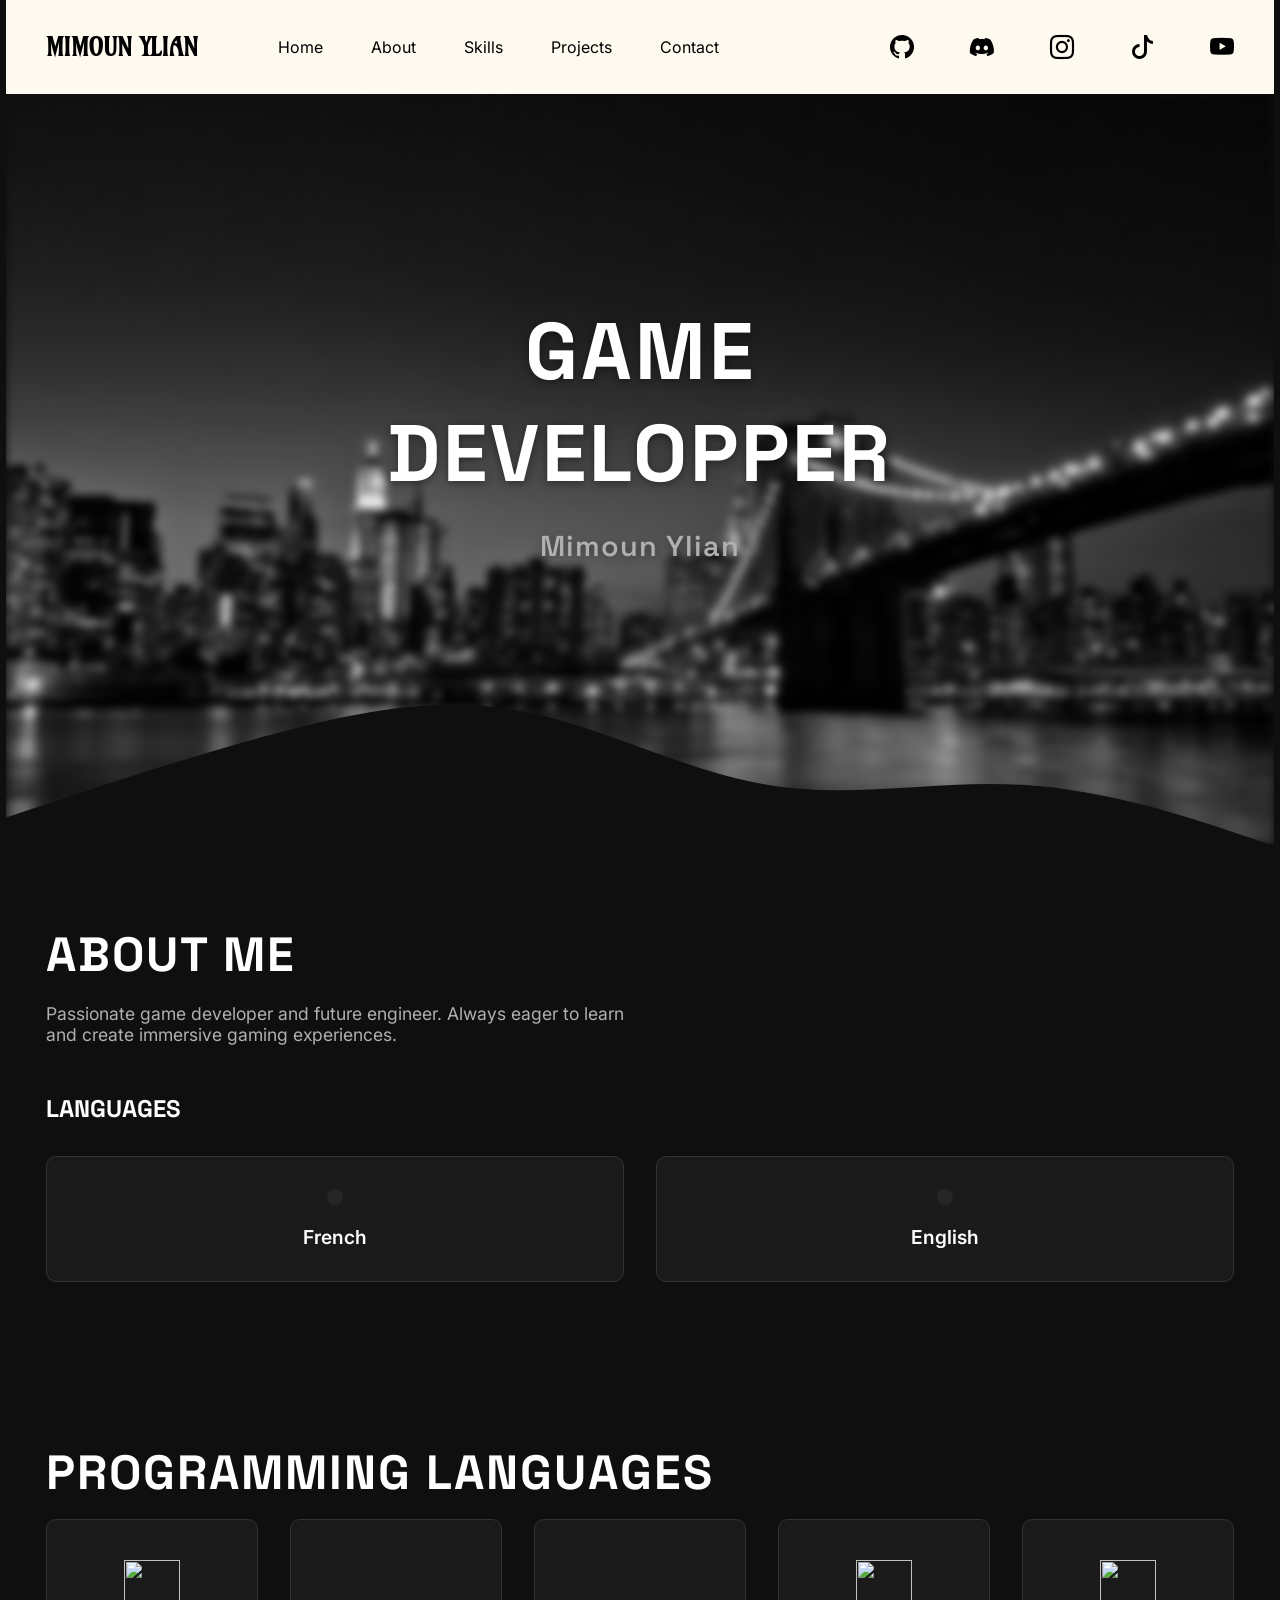
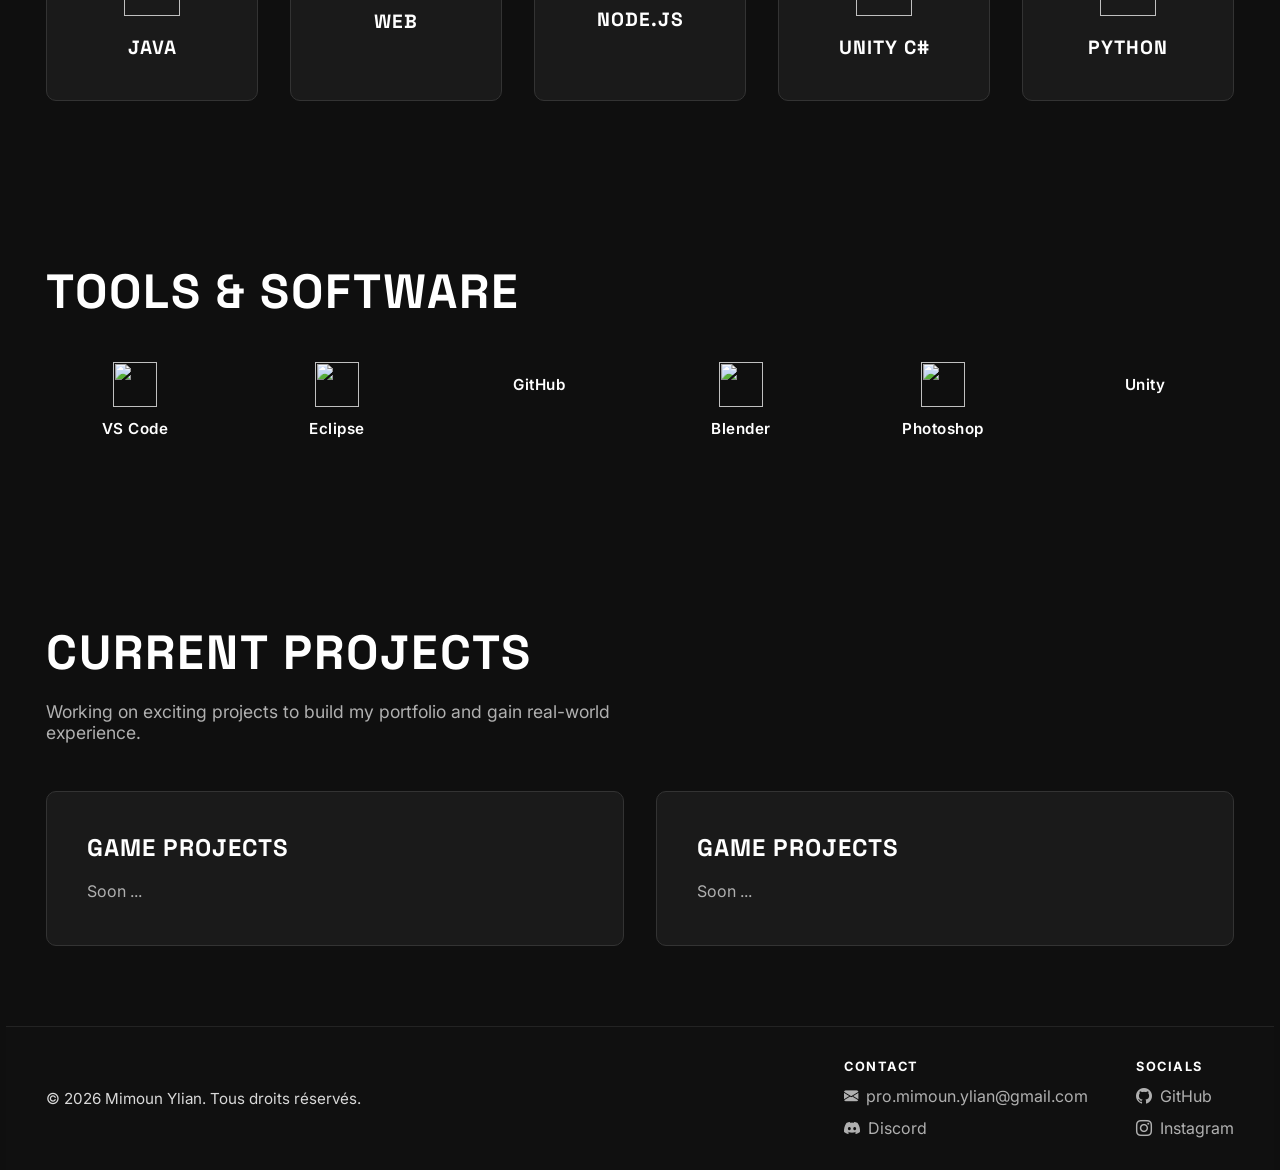
==== commit faa52ced: "Skills and Fix Fix th scrollbar Added the skill pages and divide the css in 3 files" ====
--- a/index.html
+++ b/index.html
@@ -2,7 +2,8 @@
 <html>
 <head>
     <title>Mimoun Ylian • Portfolio</title>
-    <link rel="stylesheet" type="text/css" href="style.css">
+    <link rel="stylesheet" type="text/css" href="base.css">
+    <link rel="stylesheet" type="text/css" href="home.css">
     <link rel="stylesheet" href="https://cdn.jsdelivr.net/npm/bootstrap-icons@1.11.3/font/bootstrap-icons.css">
     <link rel="stylesheet" href="https://cdnjs.cloudflare.com/ajax/libs/font-awesome/6.5.1/css/all.min.css">
     <link rel="stylesheet" href="https://cdn.jsdelivr.net/npm/flag-icons@7.1.0/css/flag-icons.min.css">
@@ -18,6 +19,7 @@
             <ul class="nav-links">
                 <li><a href="#home">Home</a></li>
                 <li><a href="#about">About</a></li>
+                <li><a href="skills.html">Skills</a></li>
                 <li><a href="#projects">Projects</a></li>
                 <li><a href="#contact">Contact</a></li>
             </ul>
@@ -38,16 +40,17 @@
             <ul class="mobile-nav-links">
                 <li><a href="#home">Home</a></li>
                 <li><a href="#about">About</a></li>
+                <li><a href="skills.html">Skills</a></li>
                 <li><a href="#projects">Projects</a></li>
                 <li><a href="#contact">Contact</a></li>
             </ul>
         </div>
     </header>
 
-    <section class="hero">
+    <section id="home" class="hero">
         <div class="hero-image"></div>
         <div class="hero-content">
-            <h1 class="hero-title">Game Developper</h1>
+            <h1 class="hero-title">Game<br>Developper</h1>
             <p class="hero-subtitle">Mimoun Ylian</p>
         </div>
         <svg class="wave" xmlns="http://www.w3.org/2000/svg" viewBox="0 0 1440 320"><path fill="#0f0f0f" fill-opacity="1" d="M0,288L48,272C96,256,192,224,288,197.3C384,171,480,149,576,165.3C672,181,768,235,864,250.7C960,267,1056,245,1152,250.7C1248,256,1344,288,1392,304L1440,320L1440,320L1392,320C1344,320,1248,320,1152,320C1056,320,960,320,864,320C768,320,672,320,576,320C480,320,384,320,288,320C192,320,96,320,48,320L0,320Z"></path></svg>
@@ -145,11 +148,11 @@
             <div class="projects-grid">
                 <div class="project-card">
                     <h3>Game Projects</h3>
-                    <p>Developing games with Unity and C# to explore game design and mechanics.</p>
+                    <p>Soon ...</p>
                 </div>
                 <div class="project-card">
-                    <h3>Web Development</h3>
-                    <p>Building interactive web experiences with HTML, CSS, JavaScript and Node.js.</p>
+                    <h3>Game Projects</h3>
+                    <p>Soon ...</p>
                 </div>
             </div>
         </div>
--- a/base.css
+++ b/base.css
@@ -0,0 +1,287 @@
+html {
+    scroll-behavior: smooth;
+    scroll-padding-top: 1rem;
+    scrollbar-gutter: stable both-edges;
+    overflow-y: overlay;
+}
+
+::-webkit-scrollbar {
+    width: 6px;
+    background: transparent;
+}
+
+::-webkit-scrollbar-track {
+    background: transparent;
+}
+
+::-webkit-scrollbar-corner,
+::-webkit-scrollbar-button {
+    display: none;
+}
+
+::-webkit-scrollbar-thumb {
+    background-color: rgba(255, 255, 255, 0.3);
+    border-radius: 999px;
+}
+
+::-webkit-scrollbar-thumb:hover {
+    background-color: rgba(255, 255, 255, 0.6);
+}
+
+body {
+    background-color: #0f0f0f;
+    color: #000;
+    font-family: 'Inter', sans-serif;
+    margin: 0;
+    padding: 0;
+}
+
+@media (prefers-reduced-motion: reduce) {
+    html {
+        scroll-behavior: auto;
+    }
+}
+
+@font-face {
+    font-family: 'Amarante';
+    src: url('assets/fonts/Amarante-Regular.ttf') format('truetype');
+}
+
+.container {
+    margin: 0 auto;
+    max-width: 1200px;
+    padding: 0 2.5rem;
+}
+
+.navbar {
+    align-items: center;
+    background-color: floralwhite;
+    display: flex;
+    gap: 5rem;
+    padding: 2rem 2.5rem;
+}
+
+#name,
+.site-name {
+    color: #000;
+    font-family: 'Amarante', sans-serif;
+    font-size: 1.5rem;
+    font-weight: bold;
+    margin: 0;
+    text-decoration: none;
+    text-transform: uppercase;
+}
+
+.nav-links {
+    display: flex;
+    gap: 3rem;
+    list-style: none;
+    margin: 0;
+    padding: 0;
+}
+
+.nav-links a {
+    color: #000;
+    position: relative;
+    text-decoration: none;
+    transition: color 0.3s ease;
+}
+
+.nav-links a::after {
+    background-color: #000;
+    bottom: -4px;
+    content: '';
+    height: 2px;
+    left: 0;
+    position: absolute;
+    transition: width 0.3s ease;
+    width: 0;
+}
+
+.nav-links a:hover::after,
+.nav-links a.current::after {
+    width: 100%;
+}
+
+.nav-links a.current,
+.mobile-nav-links a.current {
+    font-weight: 700;
+}
+
+.social-links {
+    display: flex;
+    gap: 3.5rem;
+    list-style: none;
+    margin: 0 0 0 auto;
+    padding: 0;
+}
+
+.social-links a {
+    align-items: center;
+    color: #000;
+    display: flex;
+    font-size: 1.5rem;
+    transition: transform 0.2s ease;
+}
+
+.social-links a:hover {
+    transform: scale(1.1);
+}
+
+.burger-menu {
+    background: none;
+    border: none;
+    cursor: pointer;
+    display: none;
+    flex-direction: column;
+    gap: 6px;
+    margin-left: auto;
+    padding: 0;
+}
+
+.burger-menu span {
+    background-color: #000;
+    border-radius: 2px;
+    height: 3px;
+    transition: all 0.3s ease;
+    width: 25px;
+}
+
+.burger-menu.active span:nth-child(1) {
+    transform: rotate(45deg) translate(10px, 10px);
+}
+
+.burger-menu.active span:nth-child(2) {
+    opacity: 0;
+}
+
+.burger-menu.active span:nth-child(3) {
+    transform: rotate(-45deg) translate(7px, -7px);
+}
+
+.mobile-menu {
+    background-color: floralwhite;
+    display: none;
+    flex-direction: column;
+    padding: 1rem 2.5rem;
+}
+
+.mobile-menu.active {
+    display: flex;
+}
+
+.mobile-nav-links {
+    display: flex;
+    flex-direction: column;
+    gap: 1.5rem;
+    list-style: none;
+    margin: 0;
+    padding: 0;
+}
+
+.mobile-nav-links a {
+    color: #000;
+    font-weight: 500;
+    text-decoration: none;
+    transition: color 0.3s ease;
+}
+
+.mobile-nav-links a:hover {
+    color: #666;
+}
+
+.site-footer {
+    background-color: #101010;
+    border-top: 1px solid rgba(255, 255, 255, 0.08);
+    padding: 2rem 0;
+}
+
+.footer-content {
+    align-items: center;
+    display: flex;
+    flex-wrap: wrap;
+    gap: 1.5rem;
+    justify-content: space-between;
+}
+
+.copyright {
+    color: #d9d9d9;
+    font-size: 0.95rem;
+    margin: 0;
+}
+
+.footer-columns {
+    align-items: flex-start;
+    display: flex;
+    gap: 3rem;
+}
+
+.footer-block {
+    display: flex;
+    flex-direction: column;
+    gap: 0.75rem;
+}
+
+.footer-title {
+    color: #fff;
+    font-size: 0.8rem;
+    font-weight: 700;
+    letter-spacing: 0.12em;
+    text-transform: uppercase;
+}
+
+.footer-block a,
+.footer-email {
+    align-items: center;
+    color: #b0b0b0;
+    display: inline-flex;
+    gap: 0.5rem;
+    text-decoration: none;
+    transition: color 0.2s ease;
+}
+
+.footer-block a:hover,
+.footer-email:hover {
+    color: #fff;
+}
+
+.footer-email i {
+    font-size: 0.9rem;
+}
+
+@media (max-width: 992px) {
+    .burger-menu {
+        display: flex;
+    }
+
+    .nav-links,
+    .social-links {
+        display: none;
+    }
+
+    .navbar {
+        gap: 0;
+        padding: 1.5rem 2.5rem;
+    }
+
+    #name,
+    .site-name {
+        font-size: 2rem;
+    }
+
+    .mobile-nav-links a {
+        font-size: 1.5rem;
+    }
+}
+
+@media (max-width: 576px) {
+    .footer-content {
+        align-items: flex-start;
+        flex-direction: column;
+    }
+
+    .footer-columns {
+        flex-direction: column;
+        gap: 1.5rem;
+    }
+}
--- a/home.css
+++ b/home.css
@@ -0,0 +1,297 @@
+.hero {
+    background-color: #0f0f0f;
+    height: 750px;
+    overflow: hidden;
+    position: relative;
+}
+
+.hero-image {
+    background-image: url('assets/images/home-background.jpg');
+    background-position: center bottom;
+    background-repeat: no-repeat;
+    background-size: cover;
+    filter: blur(4px);
+    height: 100%;
+    left: 0;
+    position: absolute;
+    top: 0;
+    width: 100%;
+}
+
+.hero-content {
+    left: 50%;
+    position: absolute;
+    text-align: center;
+    top: 45%;
+    transform: translate(-50%, -50%);
+    z-index: 2;
+}
+
+.hero-title {
+    animation: fadeInSlideUp 1s ease-out forwards;
+    color: #fff;
+    font-family: 'Space Grotesk', sans-serif;
+    font-size: 5rem;
+    font-weight: 700;
+    letter-spacing: 3px;
+    margin: 0;
+    text-shadow: 0 2px 8px rgba(0, 0, 0, 0.4);
+    text-transform: uppercase;
+}
+
+.hero-subtitle {
+    animation: fadeInSlideUp 1s ease-out forwards 0.2s;
+    color: #b0b0b0;
+    font-family: 'Space Grotesk', sans-serif;
+    font-size: 1.8rem;
+    font-weight: 600;
+    letter-spacing: 1px;
+    margin: 1.5rem 0 0;
+    text-shadow: 0 2px 8px rgba(0, 0, 0, 0.3);
+}
+
+@keyframes fadeInSlideUp {
+    from {
+        opacity: 0;
+        transform: translateY(30px);
+    }
+    to {
+        opacity: 1;
+        transform: translateY(0);
+    }
+}
+
+.wave {
+    bottom: -2px;
+    display: block;
+    height: auto;
+    left: 0;
+    position: absolute;
+    width: 100%;
+    z-index: 1;
+}
+
+.about,
+.skills,
+.tools,
+.projects {
+    background-color: #0f0f0f;
+    padding: 5rem 0;
+}
+
+.section-title {
+    color: #fff;
+    font-family: 'Space Grotesk', sans-serif;
+    font-size: 3rem;
+    font-weight: 700;
+    letter-spacing: 2px;
+    margin: 0 0 1rem;
+    text-transform: uppercase;
+}
+
+.section-description {
+    color: #b0b0b0;
+    font-family: 'Inter', sans-serif;
+    font-size: 1.1rem;
+    margin-bottom: 3rem;
+    max-width: 600px;
+}
+
+.languages {
+    margin-top: 3rem;
+}
+
+.languages h3 {
+    color: #fff;
+    font-family: 'Space Grotesk', sans-serif;
+    font-size: 1.5rem;
+    margin-bottom: 2rem;
+    text-transform: uppercase;
+}
+
+.languages-grid,
+.skills-grid {
+    display: grid;
+    gap: 2rem;
+    grid-template-columns: repeat(auto-fit, minmax(150px, 1fr));
+}
+
+.language-item,
+.skill-card {
+    background-color: #1a1a1a;
+    border: 1px solid #333;
+    border-radius: 10px;
+    text-align: center;
+    transition: border-color 0.3s ease, transform 0.3s ease, background-color 0.3s ease;
+}
+
+.language-item {
+    padding: 2rem;
+}
+
+.language-item:hover {
+    border-color: #fff;
+    transform: translateY(-5px);
+}
+
+.language-item .fi {
+    background-color: #262626;
+    border-radius: 8px;
+    display: inline-block;
+    font-size: 3rem;
+    margin-bottom: 1rem;
+    overflow: hidden;
+    padding: 0.5rem;
+}
+
+.language-item p,
+.tool-item p {
+    color: #fff;
+    font-weight: 600;
+    margin: 0;
+}
+
+.language-item p {
+    font-size: 1.2rem;
+}
+
+.skills-grid {
+    grid-template-columns: repeat(auto-fit, minmax(180px, 1fr));
+}
+
+.skill-card {
+    align-items: center;
+    display: flex;
+    flex-direction: column;
+    justify-content: center;
+    padding: 2.5rem 1.5rem;
+}
+
+.skill-card:hover {
+    background-color: #262626;
+    border-color: floralwhite;
+    transform: translateY(-8px);
+}
+
+.skill-card i {
+    display: inline-block;
+    font-size: 3.5rem;
+    line-height: 1;
+    margin-bottom: 1.2rem;
+}
+
+.skill-card img {
+    display: block;
+    height: 3.5rem;
+    margin-bottom: 1.2rem;
+    object-fit: contain;
+    width: 3.5rem;
+}
+
+.skill-card h3 {
+    color: #fff;
+    font-family: 'Space Grotesk', sans-serif;
+    font-size: 1.2rem;
+    letter-spacing: 1px;
+    margin: 0;
+    text-transform: uppercase;
+}
+
+.tools-grid {
+    display: grid;
+    gap: 1.5rem;
+    grid-template-columns: repeat(auto-fit, minmax(120px, 1fr));
+    justify-items: center;
+}
+
+.tool-item {
+    align-items: center;
+    display: flex;
+    flex-direction: column;
+    gap: 0.8rem;
+    padding: 1.5rem;
+    text-align: center;
+    transition: transform 0.3s ease;
+}
+
+.tool-item:hover {
+    transform: translateY(-5px);
+}
+
+.tool-item i {
+    color: #fff;
+    display: inline-block;
+    font-size: 2.8rem;
+}
+
+.tool-item img {
+    display: block;
+    height: 2.8rem;
+    object-fit: contain;
+    width: 2.8rem;
+}
+
+.tool-item p {
+    font-size: 0.95rem;
+    letter-spacing: 0.5px;
+}
+
+.projects-grid {
+    display: grid;
+    gap: 2rem;
+    grid-template-columns: repeat(auto-fit, minmax(300px, 1fr));
+}
+
+.project-card {
+    background-color: #1a1a1a;
+    border: 1px solid #333;
+    border-radius: 10px;
+    padding: 2.5rem;
+    transition: border-color 0.3s ease, transform 0.3s ease;
+}
+
+.project-card:hover {
+    border-color: floralwhite;
+    transform: translateY(-8px);
+}
+
+.project-card h3 {
+    color: #fff;
+    font-family: 'Space Grotesk', sans-serif;
+    font-size: 1.5rem;
+    letter-spacing: 1px;
+    margin: 0 0 1rem;
+    text-transform: uppercase;
+}
+
+.project-card p {
+    color: #b0b0b0;
+    font-size: 1rem;
+    line-height: 1.6;
+    margin: 0;
+}
+
+@media (max-width: 992px) {
+    .hero {
+        aspect-ratio: 9 / 16;
+        height: 80vh;
+        width: 100%;
+    }
+
+    .hero-image {
+        background-position: center center;
+        background-size: cover;
+        width: 100%;
+    }
+
+    .hero-title {
+        font-size: 4.5rem;
+        letter-spacing: 1.5px;
+    }
+
+    .hero-subtitle {
+        font-size: 2rem;
+        letter-spacing: 0.5px;
+        margin: 1rem 0 0;
+    }
+}
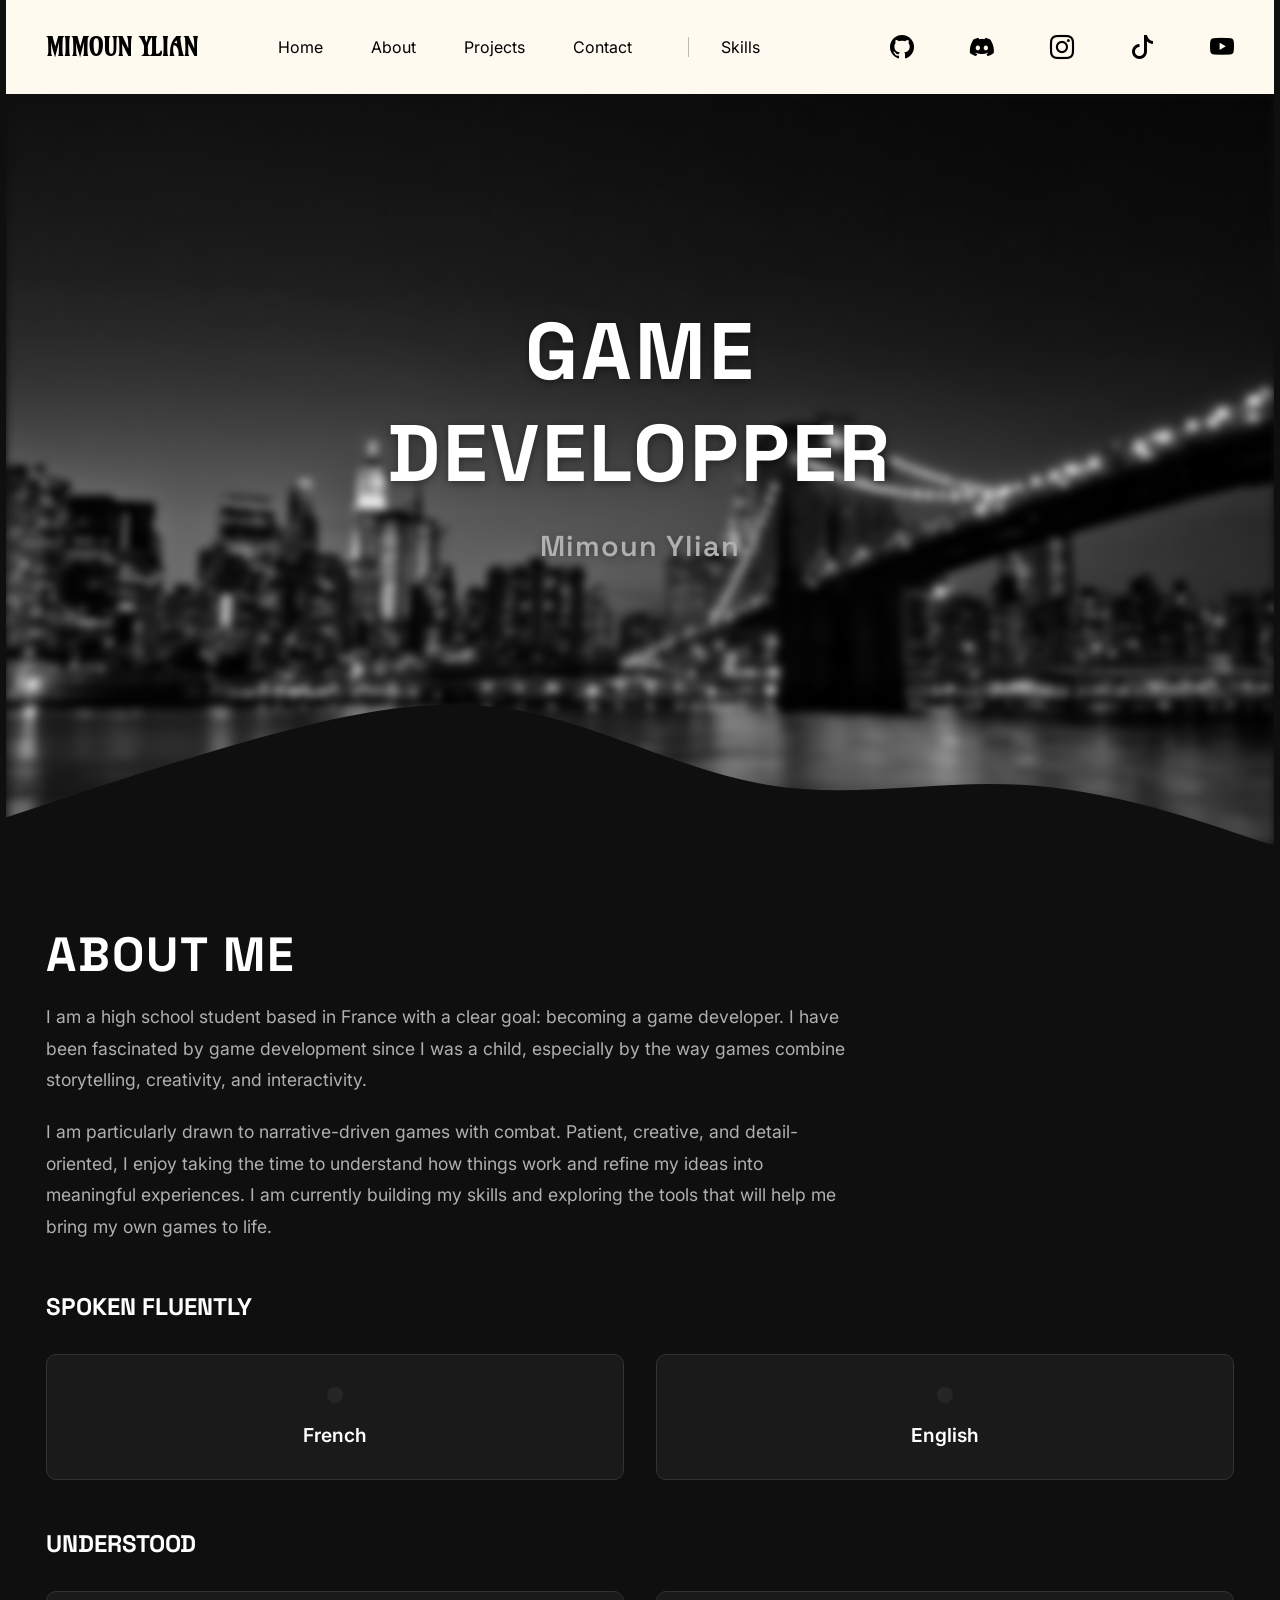
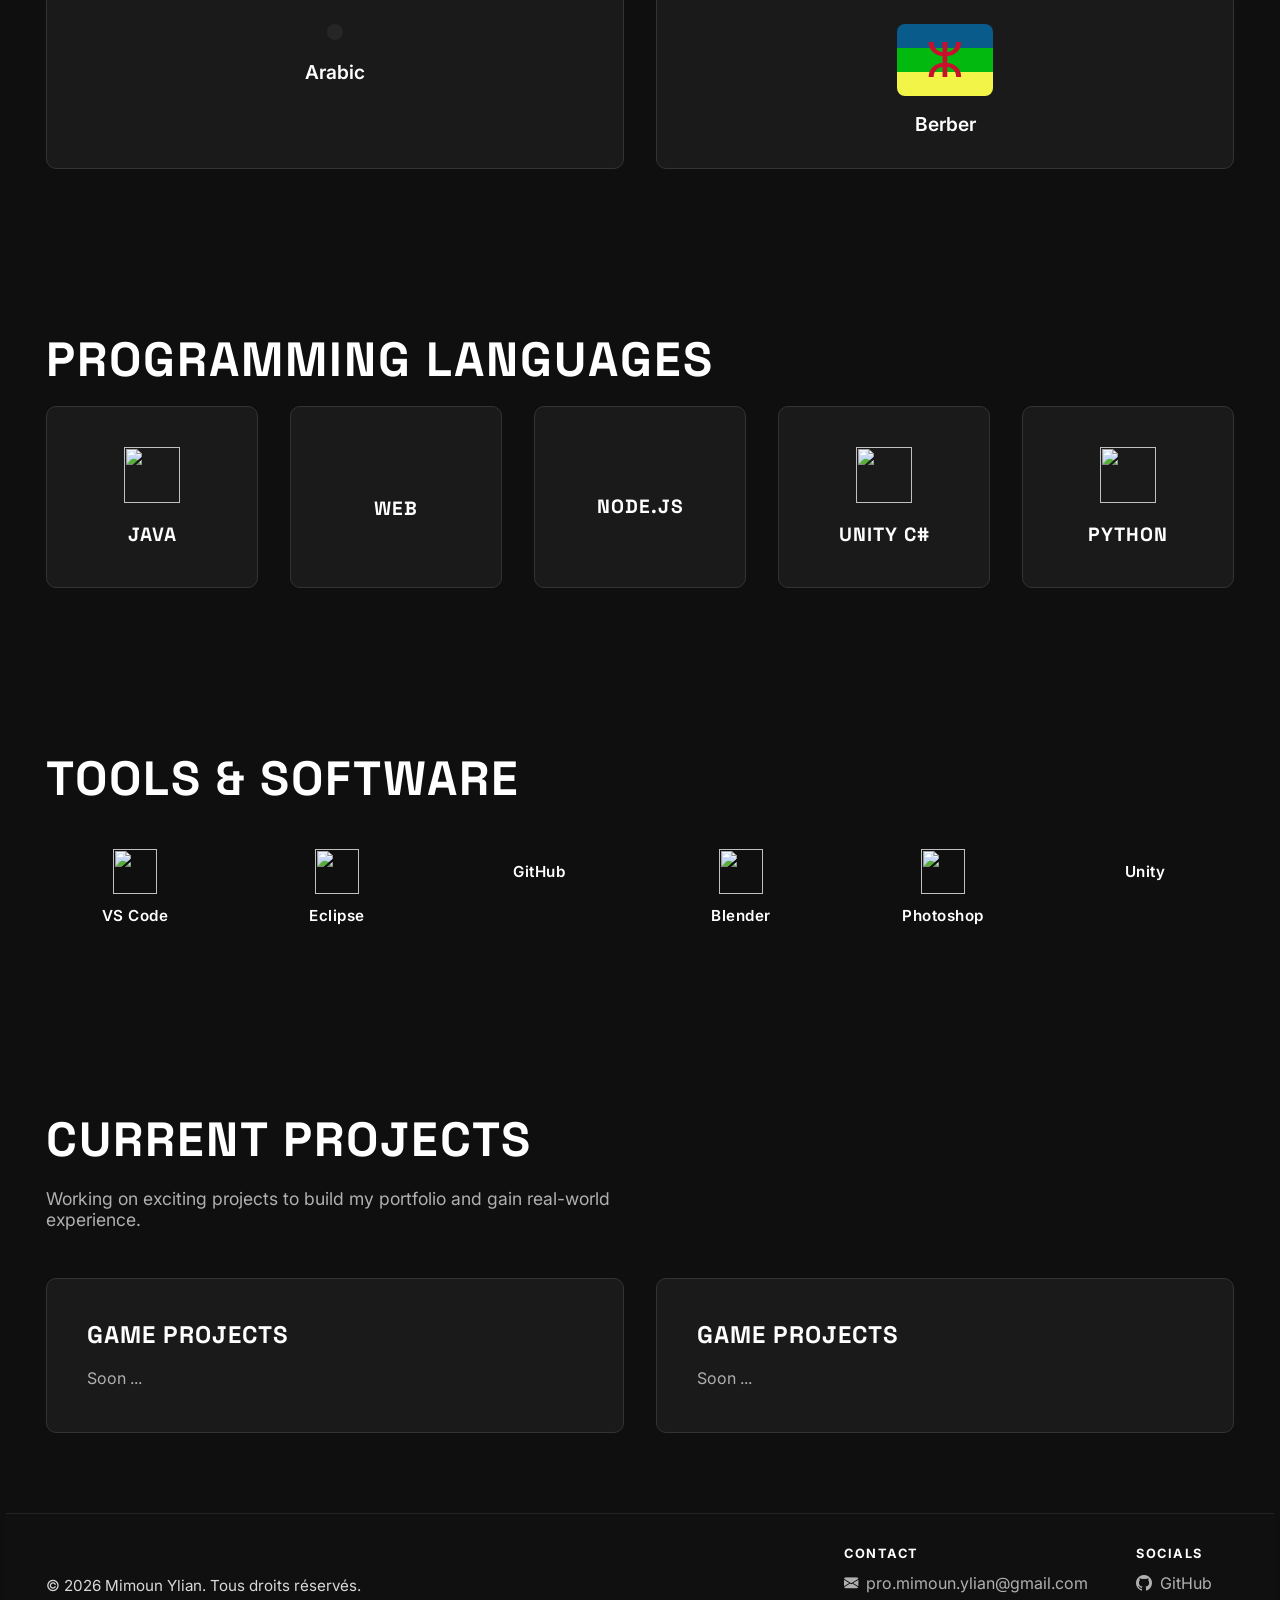
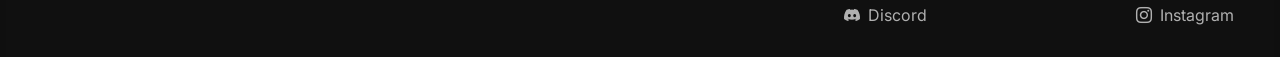
==== commit f245ec38: "edit navbar and the main page" ====
--- a/index.html
+++ b/index.html
@@ -19,9 +19,9 @@
             <ul class="nav-links">
                 <li><a href="#home">Home</a></li>
                 <li><a href="#about">About</a></li>
-                <li><a href="skills.html">Skills</a></li>
                 <li><a href="#projects">Projects</a></li>
                 <li><a href="#contact">Contact</a></li>
+                <li class="page-link"><a href="skills.html">Skills</a></li>
             </ul>
             <ul class="social-links">
                 <li><a href="https://github.com/EnOx-S"><i class="bi bi-github"></i></a></li>
@@ -40,9 +40,9 @@
             <ul class="mobile-nav-links">
                 <li><a href="#home">Home</a></li>
                 <li><a href="#about">About</a></li>
-                <li><a href="skills.html">Skills</a></li>
                 <li><a href="#projects">Projects</a></li>
                 <li><a href="#contact">Contact</a></li>
+                <li class="page-link"><a href="skills.html">Skills</a></li>
             </ul>
         </div>
     </header>
@@ -59,18 +59,38 @@
     <section id="about" class="about">
         <div class="container">
             <h2 class="section-title">About Me</h2>
-            <p class="section-description">Passionate game developer and future engineer. Always eager to learn and create immersive gaming experiences.</p>
+            <div class="about-intro">
+                <p>I am a high school student based in France with a clear goal: becoming a game developer. I have been fascinated by game development since I was a child, especially by the way games combine storytelling, creativity, and interactivity.</p>
+                <p>I am particularly drawn to narrative-driven games with combat. Patient, creative, and detail-oriented, I enjoy taking the time to understand how things work and refine my ideas into meaningful experiences. I am currently building my skills and exploring the tools that will help me bring my own games to life.</p>
+            </div>
             
             <div class="languages">
-                <h3>Languages</h3>
-                <div class="languages-grid">
-                    <div class="language-item">
-                        <span class="fi fi-fr"></span>
-                        <p>French</p>
+                <div class="languages-group">
+                    <h3>Spoken fluently</h3>
+                    <div class="languages-grid">
+                        <div class="language-item">
+                            <span class="fi fi-fr"></span>
+                            <p>French</p>
+                        </div>
+                        <div class="language-item">
+                            <span class="fi fi-us"></span>
+                            <p>English</p>
+                        </div>
                     </div>
-                    <div class="language-item">
-                        <span class="fi fi-us"></span>
-                        <p>English</p>
+                </div>
+                <div class="languages-group">
+                    <h3>Understood</h3>
+                    <div class="languages-grid">
+                        <div class="language-item">
+                            <span class="fi fi-ma"></span>
+                            <p>Arabic</p>
+                        </div>
+                        <div class="language-item">
+                            <span class="berber-flag" aria-hidden="true">
+                                <span class="berber-symbol">&#x2D63;</span>
+                            </span>
+                            <p>Berber</p>
+                        </div>
                     </div>
                 </div>
             </div>
--- a/base.css
+++ b/base.css
@@ -103,6 +103,12 @@
     width: 100%;
 }
 
+.nav-links .page-link {
+    border-left: 1px solid rgba(0, 0, 0, 0.25);
+    margin-left: 0.5rem;
+    padding-left: 2rem;
+}
+
 .nav-links a.current,
 .mobile-nav-links a.current {
     font-weight: 700;
@@ -190,6 +196,12 @@
     color: #666;
 }
 
+.mobile-nav-links .page-link {
+    border-top: 1px solid rgba(0, 0, 0, 0.2);
+    margin-top: 0.25rem;
+    padding-top: 1.5rem;
+}
+
 .site-footer {
     background-color: #101010;
     border-top: 1px solid rgba(255, 255, 255, 0.08);
--- a/home.css
+++ b/home.css
@@ -97,7 +97,27 @@
     max-width: 600px;
 }
 
+.about-intro {
+    color: #b0b0b0;
+    font-family: 'Inter', sans-serif;
+    font-size: 1.1rem;
+    line-height: 1.8;
+    max-width: 800px;
+}
+
+.about-intro p {
+    margin: 0 0 1.25rem;
+}
+
+.about-intro p:last-child {
+    margin-bottom: 0;
+}
+
 .languages {
+    margin-top: 3rem;
+}
+
+.languages-group + .languages-group {
     margin-top: 3rem;
 }
 
@@ -144,6 +164,24 @@
     padding: 0.5rem;
 }
 
+.berber-flag {
+    align-items: center;
+    background: linear-gradient(to bottom, #085b8b 0 33.33%, #02b90f 33.33% 66.66%, #f2f547 66.66% 100%);
+    border-radius: 8px;
+    display: inline-flex;
+    height: 4.5rem;
+    justify-content: center;
+    margin-bottom: 1rem;
+    overflow: hidden;
+    width: 6rem;
+}
+
+.berber-symbol {
+    color: #c8102e;
+    font-size: 3rem;
+    line-height: 1;
+}
+
 .language-item p,
 .tool-item p {
     color: #fff;
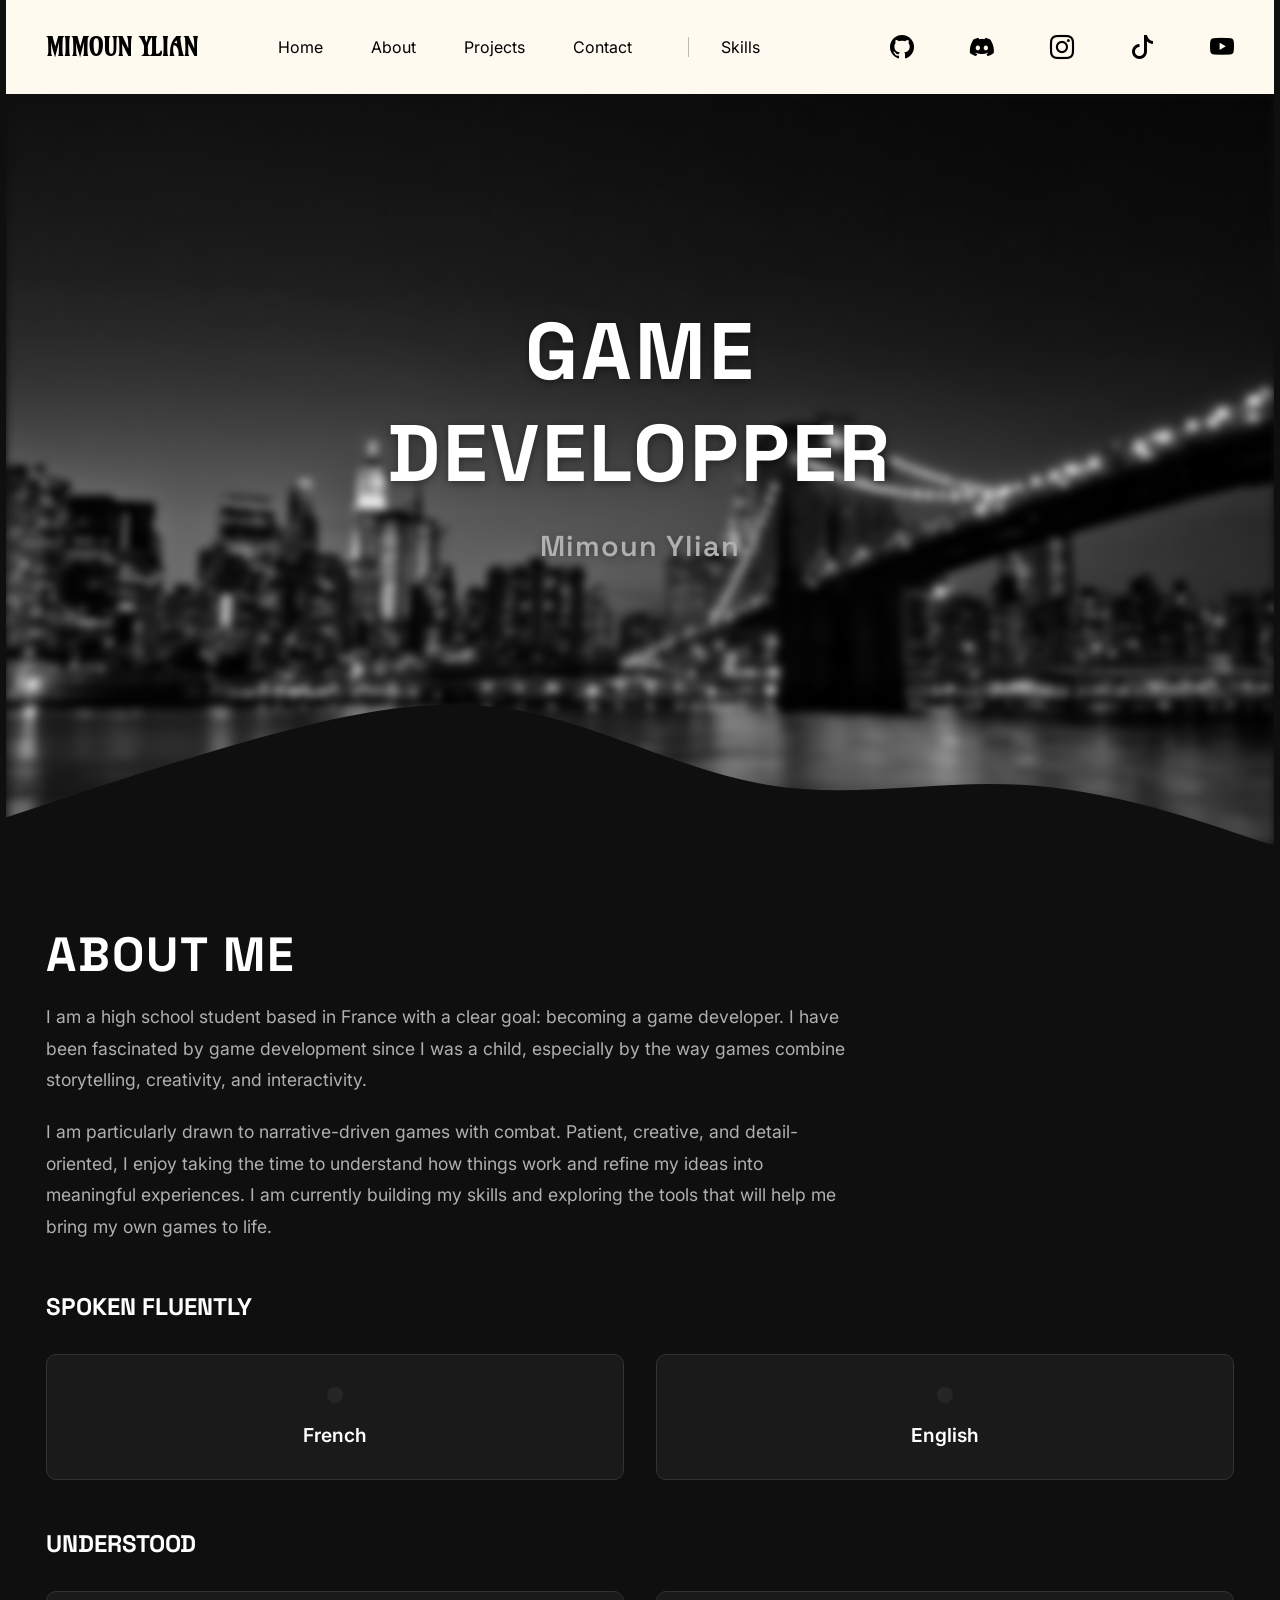
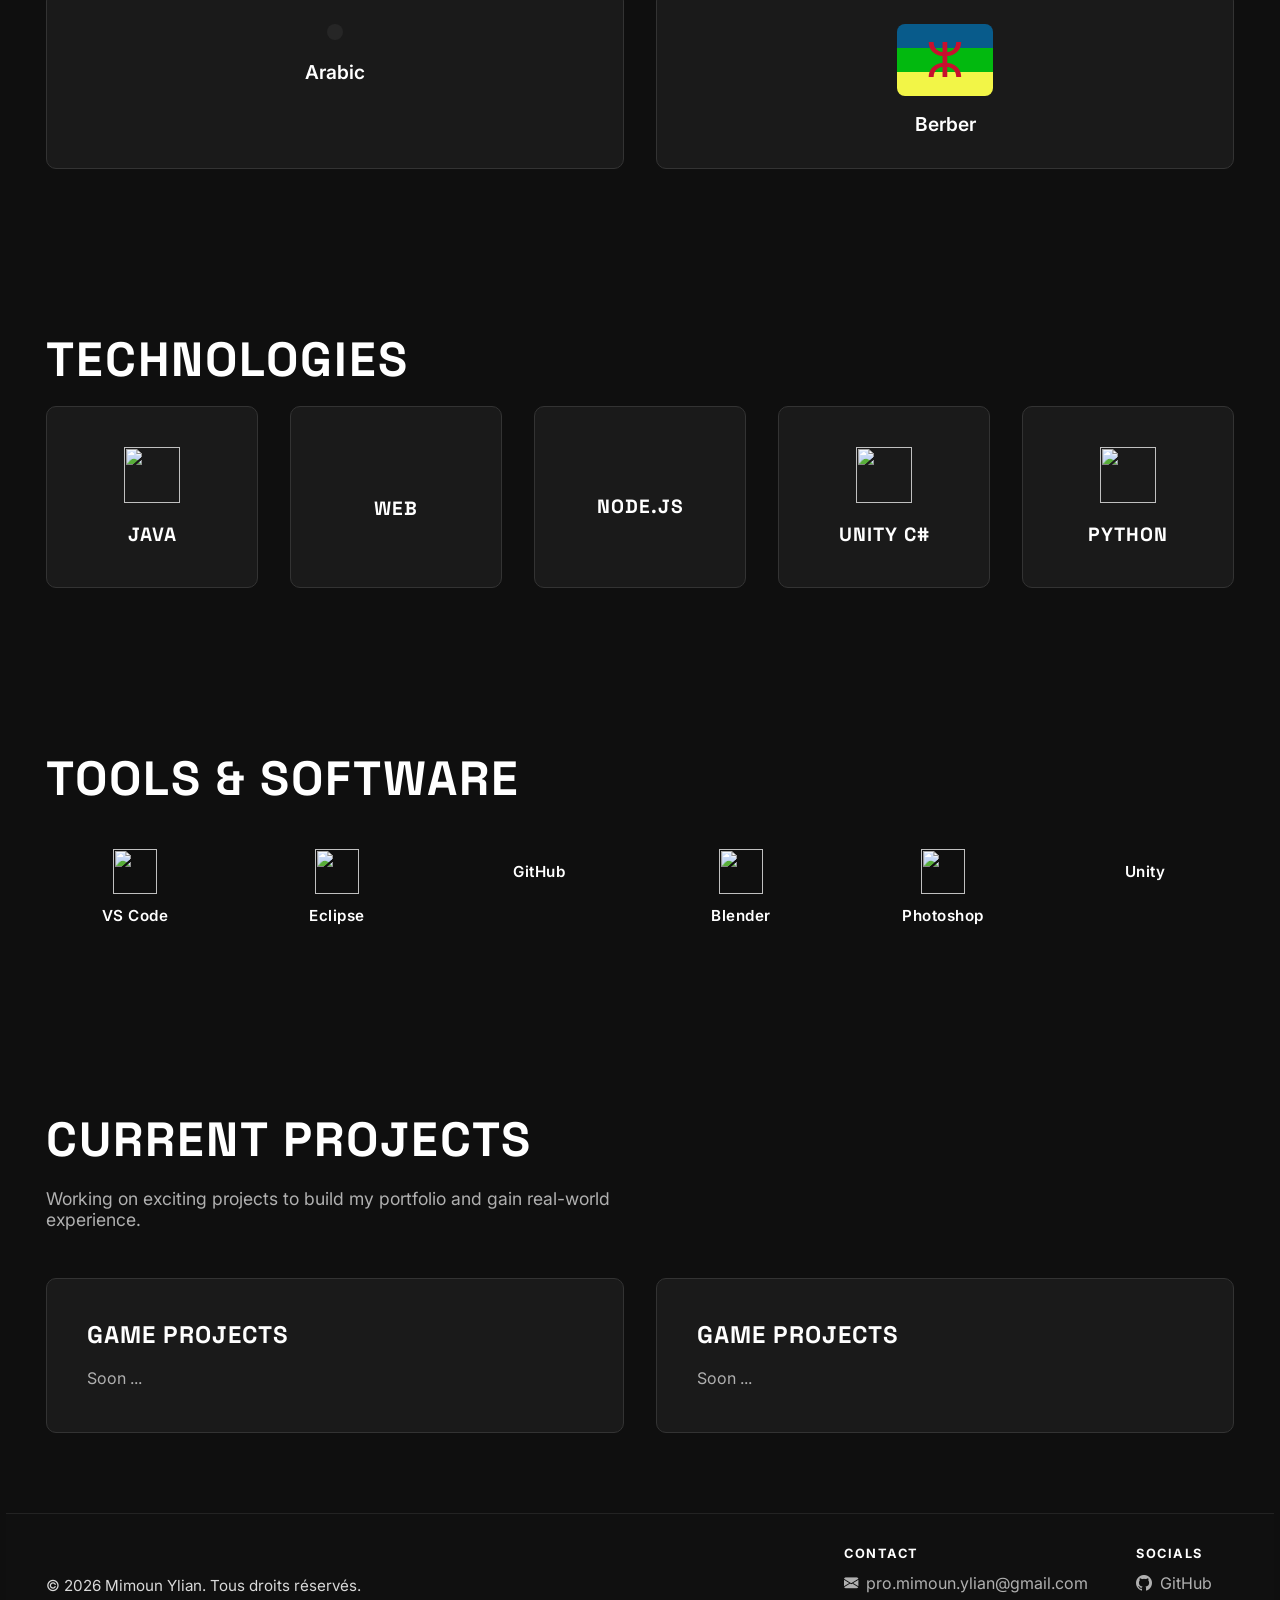
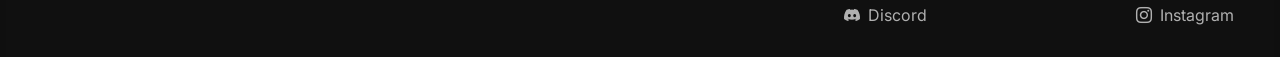
==== commit 81db5928: "update skills and animation" ====
--- a/index.html
+++ b/index.html
@@ -1,6 +1,8 @@
 <!DOCTYPE html>
-<html>
+<html lang="en">
 <head>
+    <meta charset="UTF-8">
+    <meta name="viewport" content="width=device-width, initial-scale=1.0">
     <title>Mimoun Ylian • Portfolio</title>
     <link rel="stylesheet" type="text/css" href="base.css">
     <link rel="stylesheet" type="text/css" href="home.css">
@@ -14,7 +16,7 @@
 </head>
 <body>
     <header>
-        <nav class="navbar">
+        <nav class="navbar" aria-label="Main navigation">
             <p id="name">Mimoun Ylian</p>
             <ul class="nav-links">
                 <li><a href="#home">Home</a></li>
@@ -24,13 +26,13 @@
                 <li class="page-link"><a href="skills.html">Skills</a></li>
             </ul>
             <ul class="social-links">
-                <li><a href="https://github.com/EnOx-S"><i class="bi bi-github"></i></a></li>
-                <li><a href="https://discord.com/users/1399807312969072661"><i class="bi bi-discord"></i></a></li>
-                <li><a href="https://www.instagram.com/ylian.off/"><i class="bi bi-instagram"></i></a></li>
-                <li><a href="https://www.tiktok.com/@ylian.off"><i class="bi bi-tiktok"></i></a></li>
-                <li><a href="https://www.youtube.com/@Ylian.officiel"><i class="bi bi-youtube"></i></a></li>
+                <li><a href="https://github.com/EnOx-S" aria-label="GitHub"><i class="bi bi-github" aria-hidden="true"></i></a></li>
+                <li><a href="https://discord.com/users/1399807312969072661" aria-label="Discord"><i class="bi bi-discord" aria-hidden="true"></i></a></li>
+                <li><a href="https://www.instagram.com/ylian.off/" aria-label="Instagram"><i class="bi bi-instagram" aria-hidden="true"></i></a></li>
+                <li><a href="https://www.tiktok.com/@ylian.off" aria-label="TikTok"><i class="bi bi-tiktok" aria-hidden="true"></i></a></li>
+                <li><a href="https://www.youtube.com/@Ylian.officiel" aria-label="YouTube"><i class="bi bi-youtube" aria-hidden="true"></i></a></li>
             </ul>
-            <button class="burger-menu" id="burgerMenu">
+            <button class="burger-menu" id="burgerMenu" type="button" aria-label="Toggle navigation menu" aria-controls="mobileMenu" aria-expanded="false">
                 <span></span>
                 <span></span>
                 <span></span>
@@ -99,7 +101,7 @@
 
     <section id="skills" class="skills">
         <div class="container">
-            <h2 class="section-title">Programming Languages</h2>
+            <h2 class="section-title">Technologies</h2>
             <div class="skills-grid">
                 <div class="skill-card">
                     <img src="https://cdn.jsdelivr.net/gh/devicons/devicon@latest/icons/java/java-original.svg" />
@@ -203,8 +205,9 @@
         const mobileMenu = document.getElementById('mobileMenu');
 
         burgerMenu.addEventListener('click', () => {
-            burgerMenu.classList.toggle('active');
-            mobileMenu.classList.toggle('active');
+            const isOpen = burgerMenu.classList.toggle('active');
+            mobileMenu.classList.toggle('active', isOpen);
+            burgerMenu.setAttribute('aria-expanded', String(isOpen));
         });
 
         // Fermer le menu quand on clique sur un lien
@@ -212,8 +215,35 @@
             link.addEventListener('click', () => {
                 burgerMenu.classList.remove('active');
                 mobileMenu.classList.remove('active');
+                burgerMenu.setAttribute('aria-expanded', 'false');
             });
         });
+
+        const revealItems = document.querySelectorAll(
+            '.section-title, .about-intro, .languages, .skills-grid > *, .tools-grid > *, .section-description, .projects-grid > *'
+        );
+
+        if ('IntersectionObserver' in window) {
+            revealItems.forEach(item => {
+                item.classList.add('reveal-on-scroll');
+
+                if (item.parentElement.matches('.skills-grid, .tools-grid, .projects-grid')) {
+                    const itemIndex = Array.from(item.parentElement.children).indexOf(item);
+                    item.style.setProperty('--reveal-delay', `${Math.min(itemIndex * 70, 280)}ms`);
+                }
+            });
+
+            const revealObserver = new IntersectionObserver(entries => {
+                entries.forEach(entry => {
+                    if (entry.isIntersecting) {
+                        entry.target.classList.add('is-visible');
+                        revealObserver.unobserve(entry.target);
+                    }
+                });
+            }, { threshold: 0.15 });
+
+            revealItems.forEach(item => revealObserver.observe(item));
+        }
     </script>
 </body>
 </html>
--- a/home.css
+++ b/home.css
@@ -151,7 +151,7 @@
 
 .language-item:hover {
     border-color: #fff;
-    transform: translateY(-5px);
+    transform: translateY(-3px);
 }
 
 .language-item .fi {
@@ -208,7 +208,7 @@
 .skill-card:hover {
     background-color: #262626;
     border-color: floralwhite;
-    transform: translateY(-8px);
+    transform: translateY(-4px);
 }
 
 .skill-card i {
@@ -253,7 +253,7 @@
 }
 
 .tool-item:hover {
-    transform: translateY(-5px);
+    transform: translateY(-3px);
 }
 
 .tool-item i {
@@ -277,7 +277,7 @@
 .projects-grid {
     display: grid;
     gap: 2rem;
-    grid-template-columns: repeat(auto-fit, minmax(300px, 1fr));
+    grid-template-columns: repeat(auto-fit, minmax(min(100%, 300px), 1fr));
 }
 
 .project-card {
@@ -290,7 +290,7 @@
 
 .project-card:hover {
     border-color: floralwhite;
-    transform: translateY(-8px);
+    transform: translateY(-4px);
 }
 
 .project-card h3 {
@@ -309,6 +309,53 @@
     margin: 0;
 }
 
+.reveal-on-scroll {
+    opacity: 0;
+    transform: translateY(14px);
+    transition: opacity 0.65s ease var(--reveal-delay, 0ms), transform 0.65s ease, border-color 0.3s ease, background-color 0.3s ease;
+}
+
+.reveal-on-scroll.is-visible {
+    opacity: 1;
+    transform: translateY(0);
+}
+
+@media (hover: none) {
+    .language-item:hover,
+    .skill-card:hover,
+    .tool-item:hover,
+    .project-card:hover {
+        transform: none;
+    }
+}
+
+@media (prefers-reduced-motion: reduce) {
+    .hero-title,
+    .hero-subtitle {
+        animation: none;
+    }
+
+    .reveal-on-scroll {
+        opacity: 1;
+        transform: none;
+        transition: none;
+    }
+
+    .language-item,
+    .skill-card,
+    .tool-item,
+    .project-card {
+        transition: none;
+    }
+
+    .language-item:hover,
+    .skill-card:hover,
+    .tool-item:hover,
+    .project-card:hover {
+        transform: none;
+    }
+}
+
 @media (max-width: 992px) {
     .hero {
         aspect-ratio: 9 / 16;
@@ -333,3 +380,16 @@
         margin: 1rem 0 0;
     }
 }
+
+@media (max-width: 576px) {
+    .hero-title {
+        font-size: 3rem;
+        letter-spacing: 1px;
+    }
+}
+
+@media (max-width: 360px) {
+    .hero-title {
+        font-size: 2.5rem;
+    }
+}
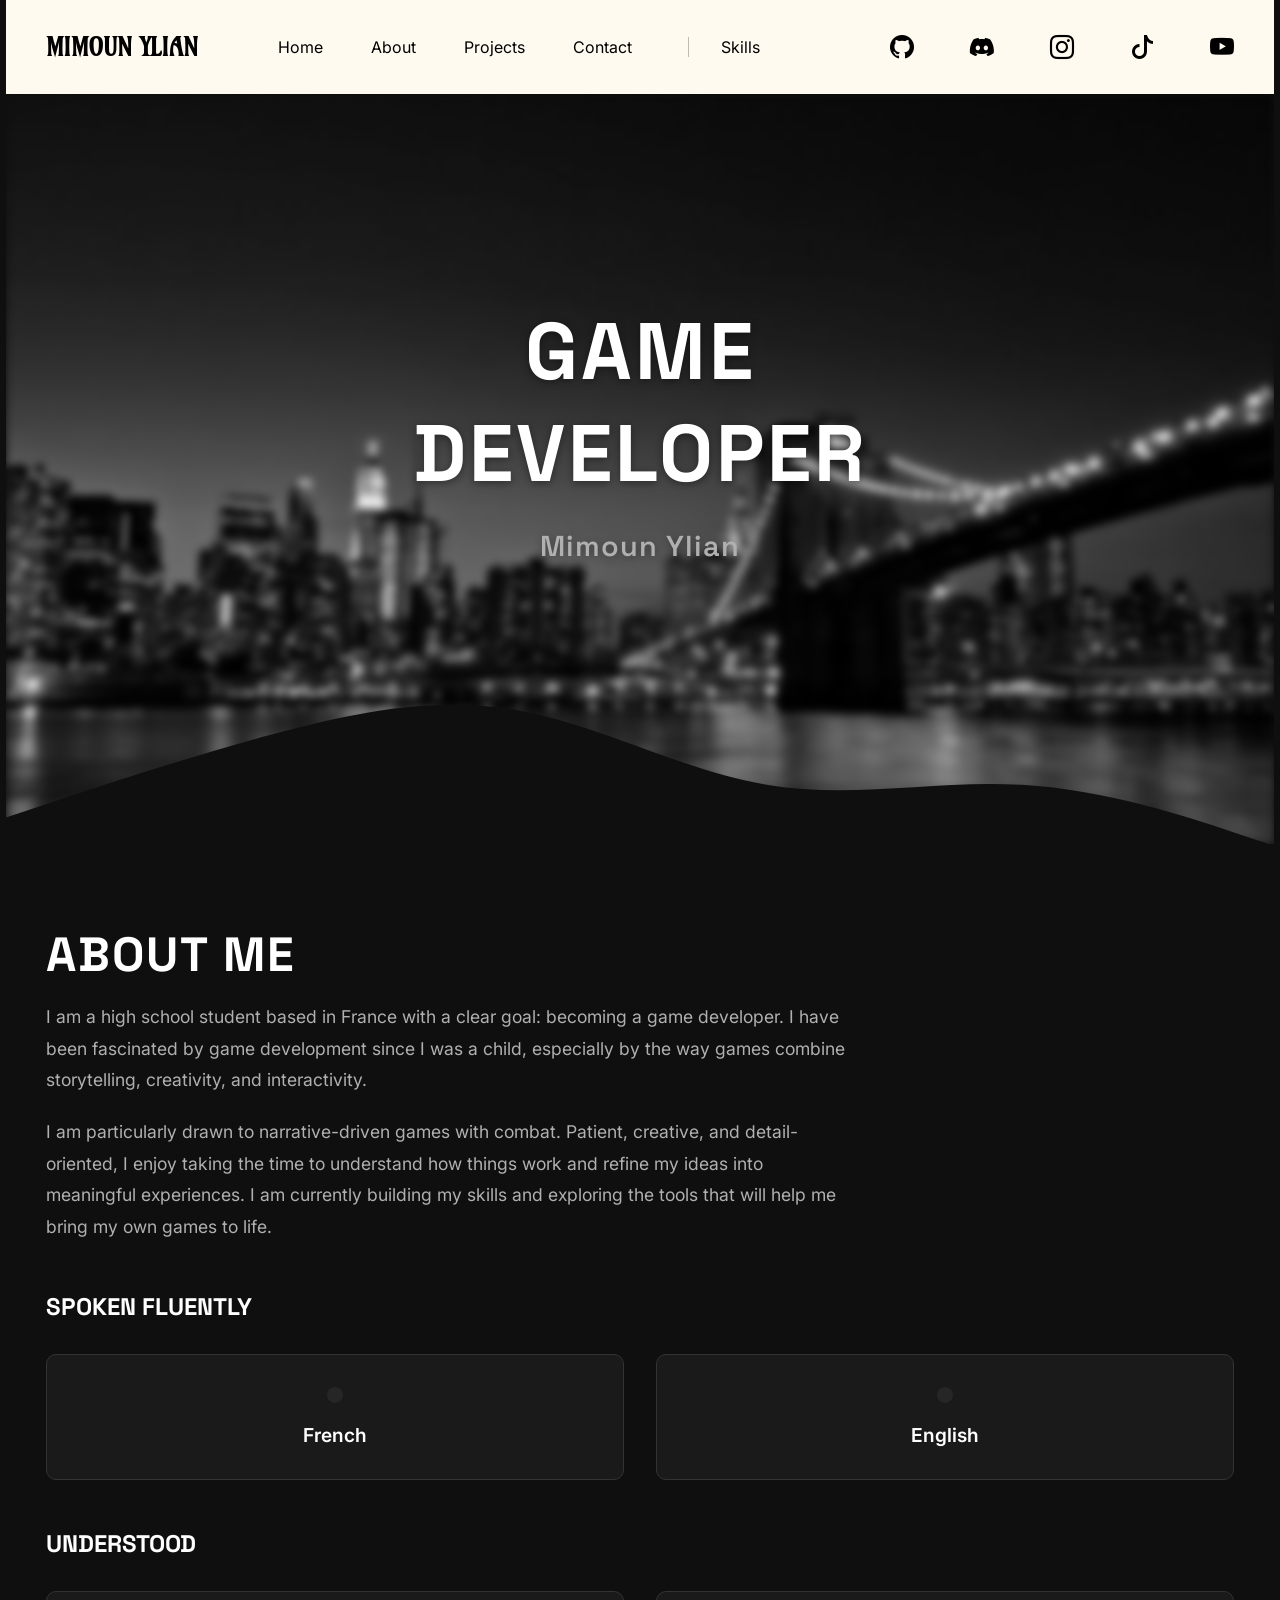
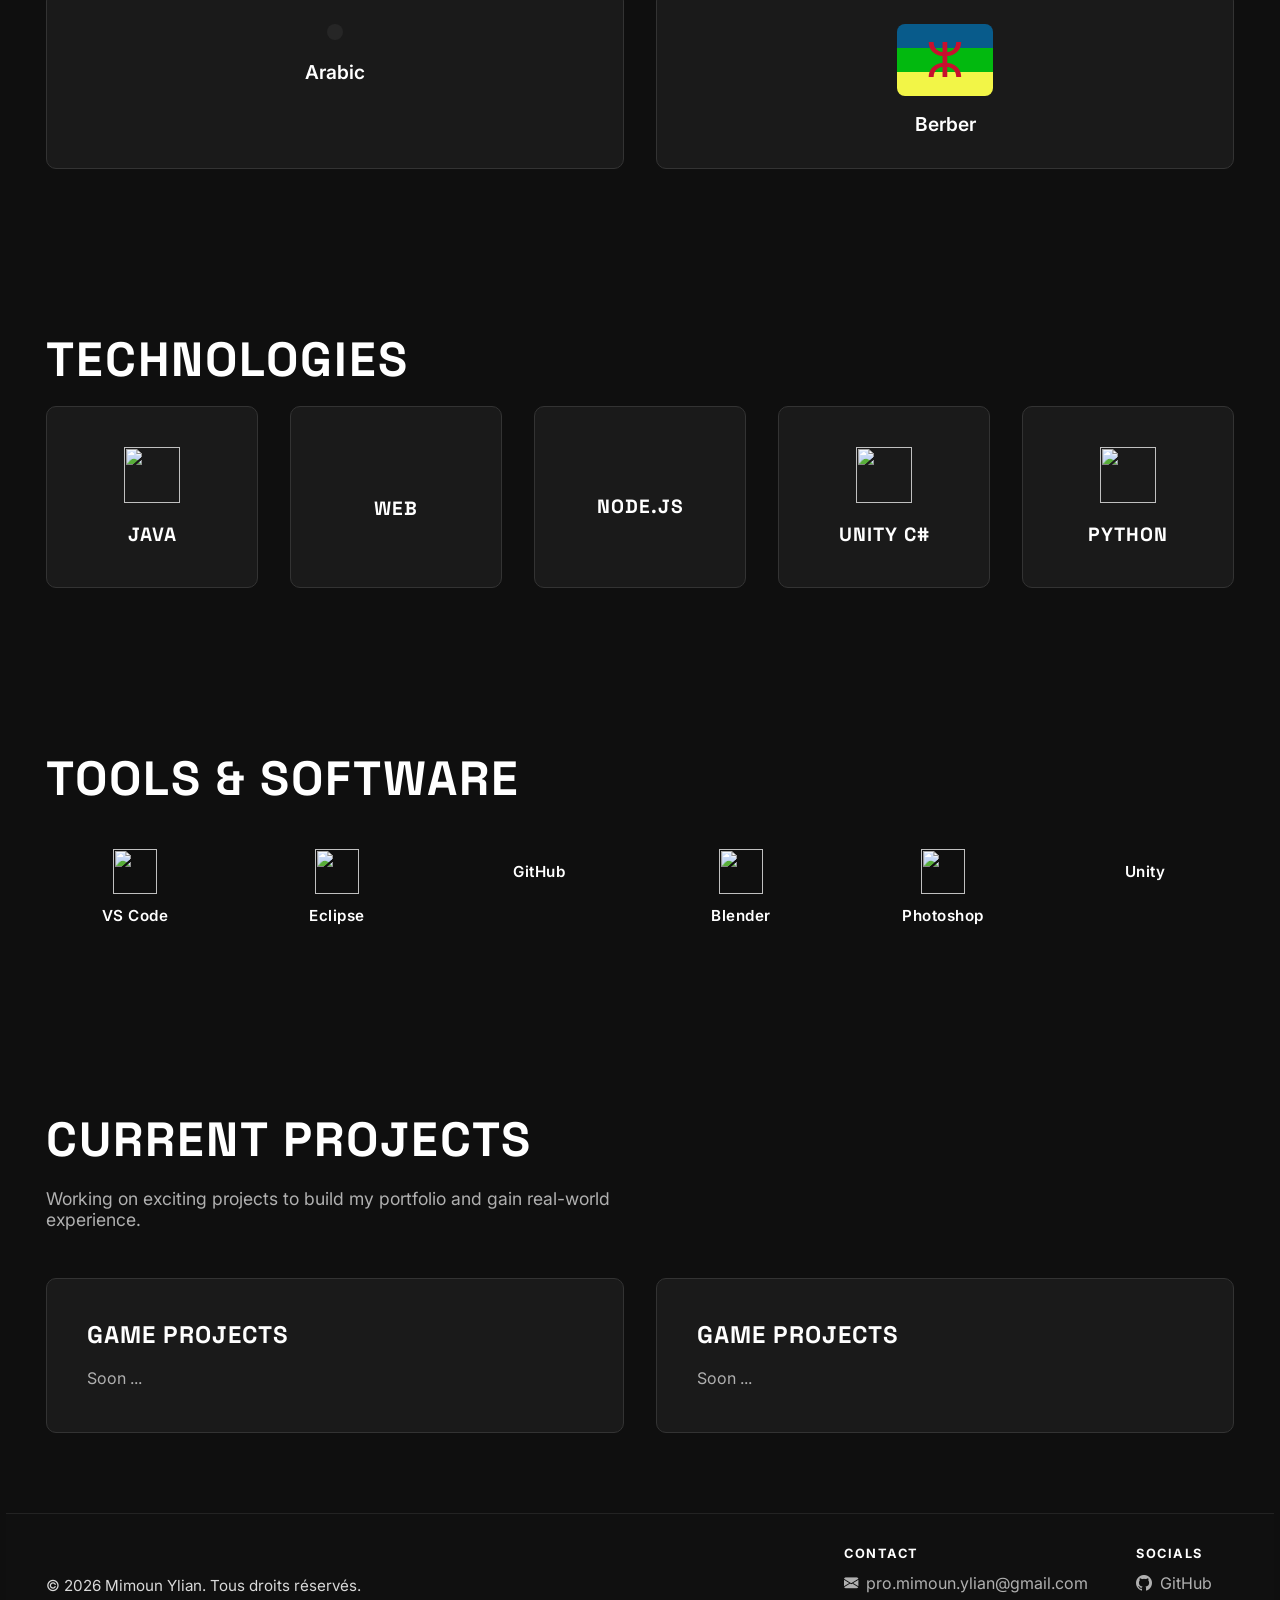
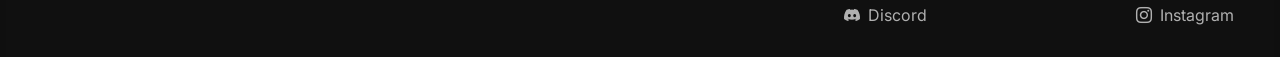
==== commit e6adab1c: "fixing a fault" ====
--- a/index.html
+++ b/index.html
@@ -52,7 +52,7 @@
     <section id="home" class="hero">
         <div class="hero-image"></div>
         <div class="hero-content">
-            <h1 class="hero-title">Game<br>Developper</h1>
+            <h1 class="hero-title">Game<br>Developer</h1>
             <p class="hero-subtitle">Mimoun Ylian</p>
         </div>
         <svg class="wave" xmlns="http://www.w3.org/2000/svg" viewBox="0 0 1440 320"><path fill="#0f0f0f" fill-opacity="1" d="M0,288L48,272C96,256,192,224,288,197.3C384,171,480,149,576,165.3C672,181,768,235,864,250.7C960,267,1056,245,1152,250.7C1248,256,1344,288,1392,304L1440,320L1440,320L1392,320C1344,320,1248,320,1152,320C1056,320,960,320,864,320C768,320,672,320,576,320C480,320,384,320,288,320C192,320,96,320,48,320L0,320Z"></path></svg>
